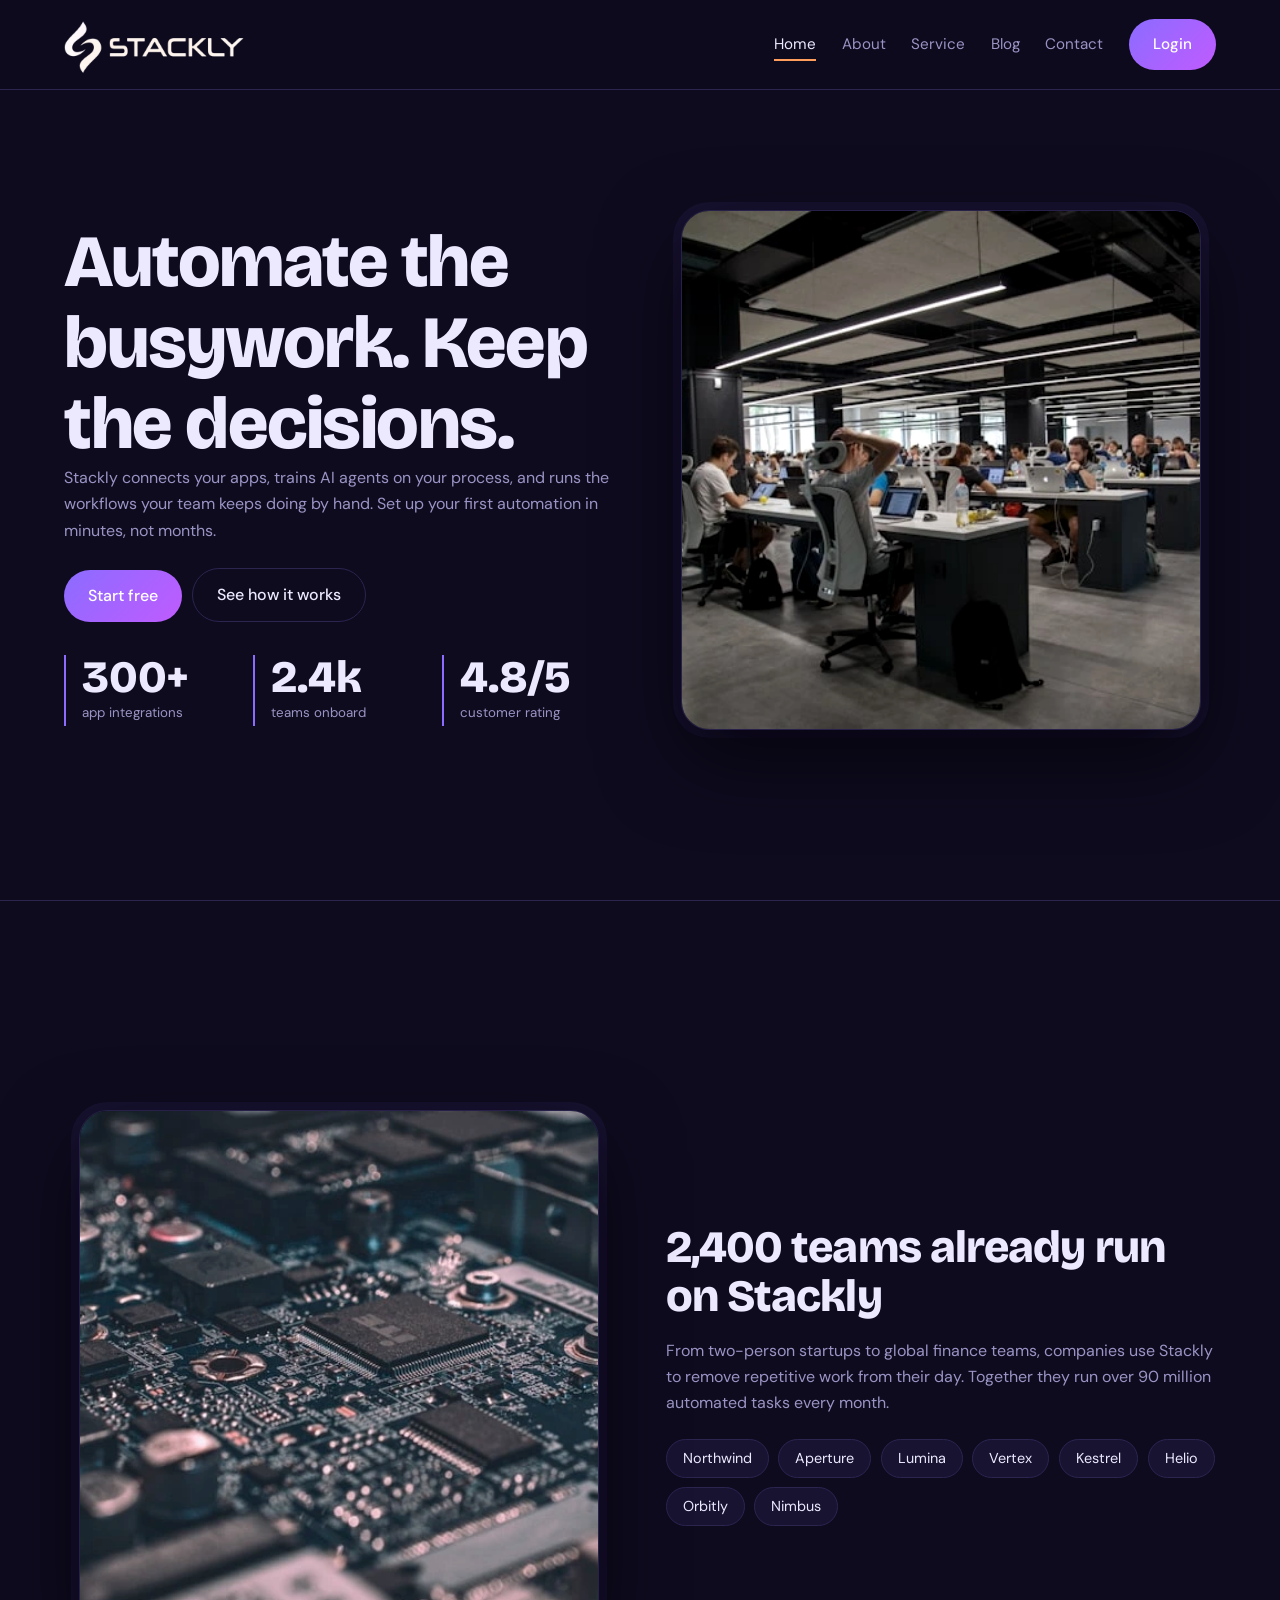
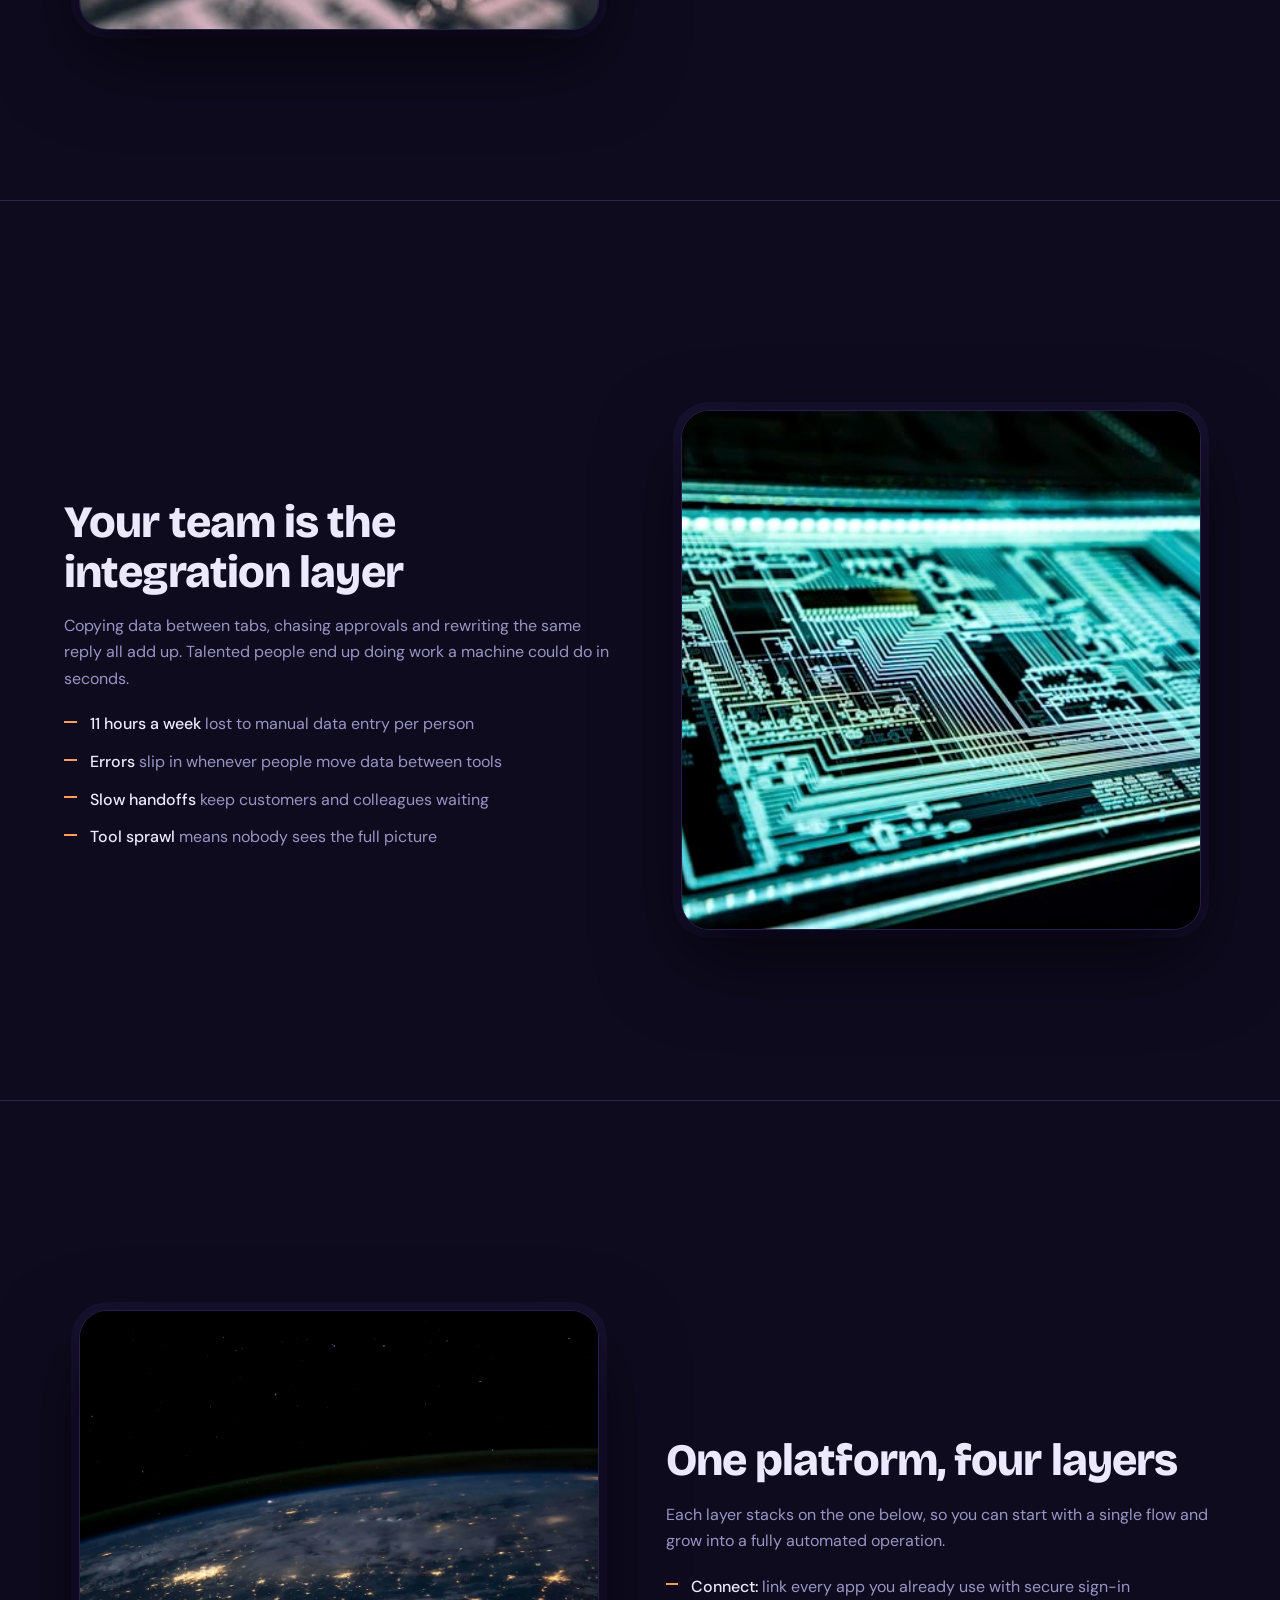
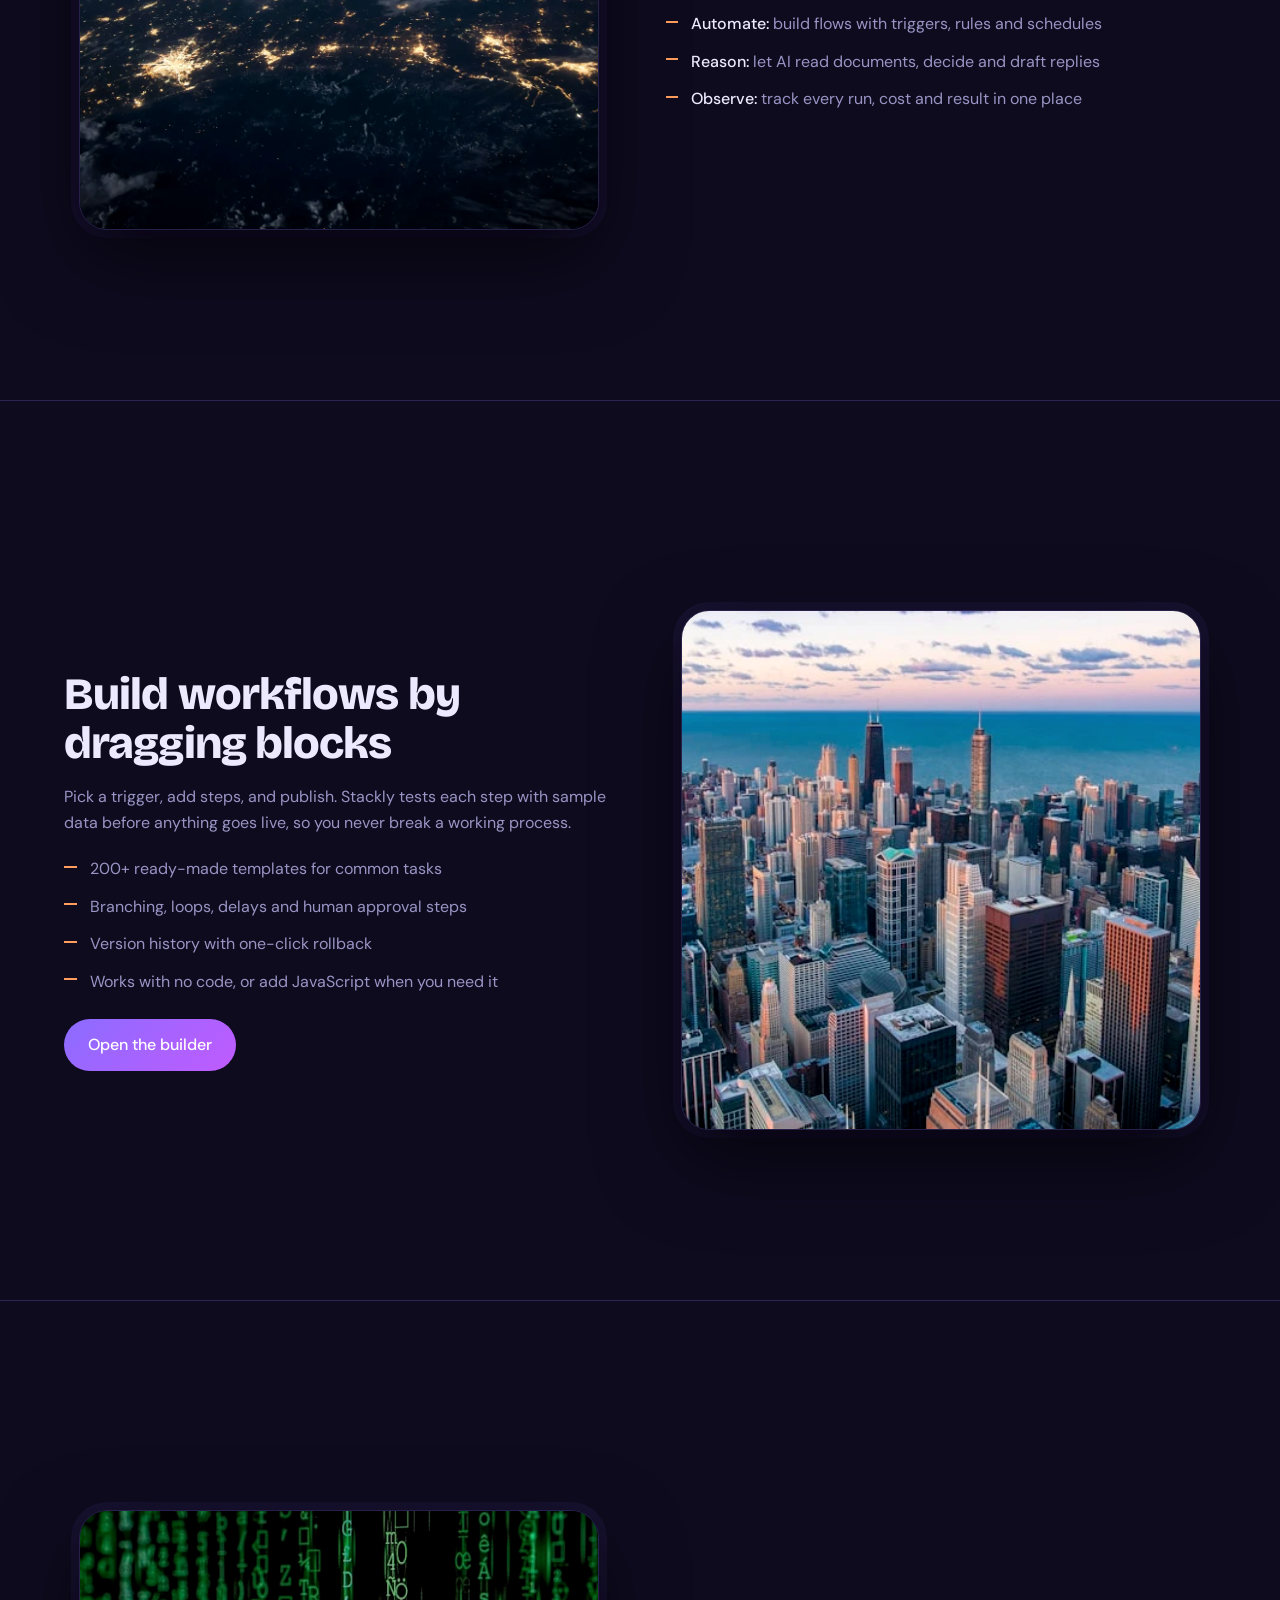
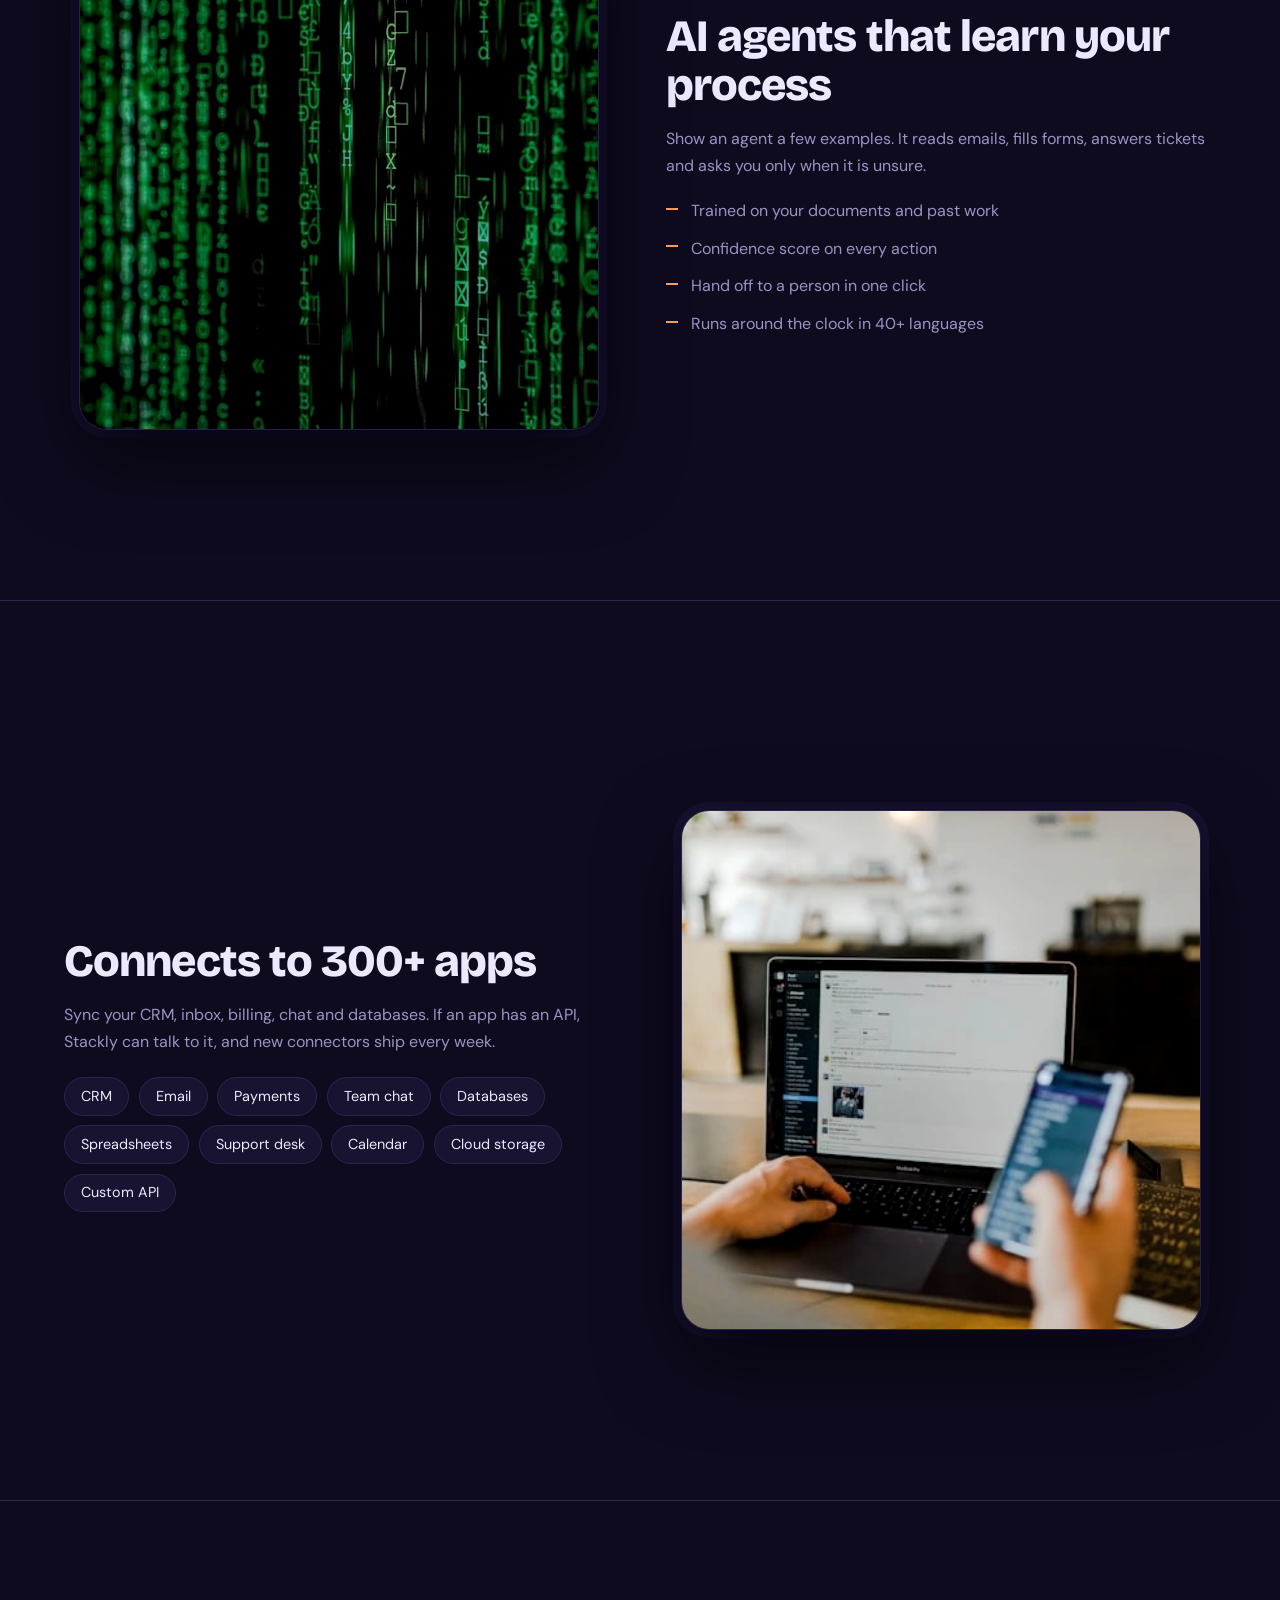
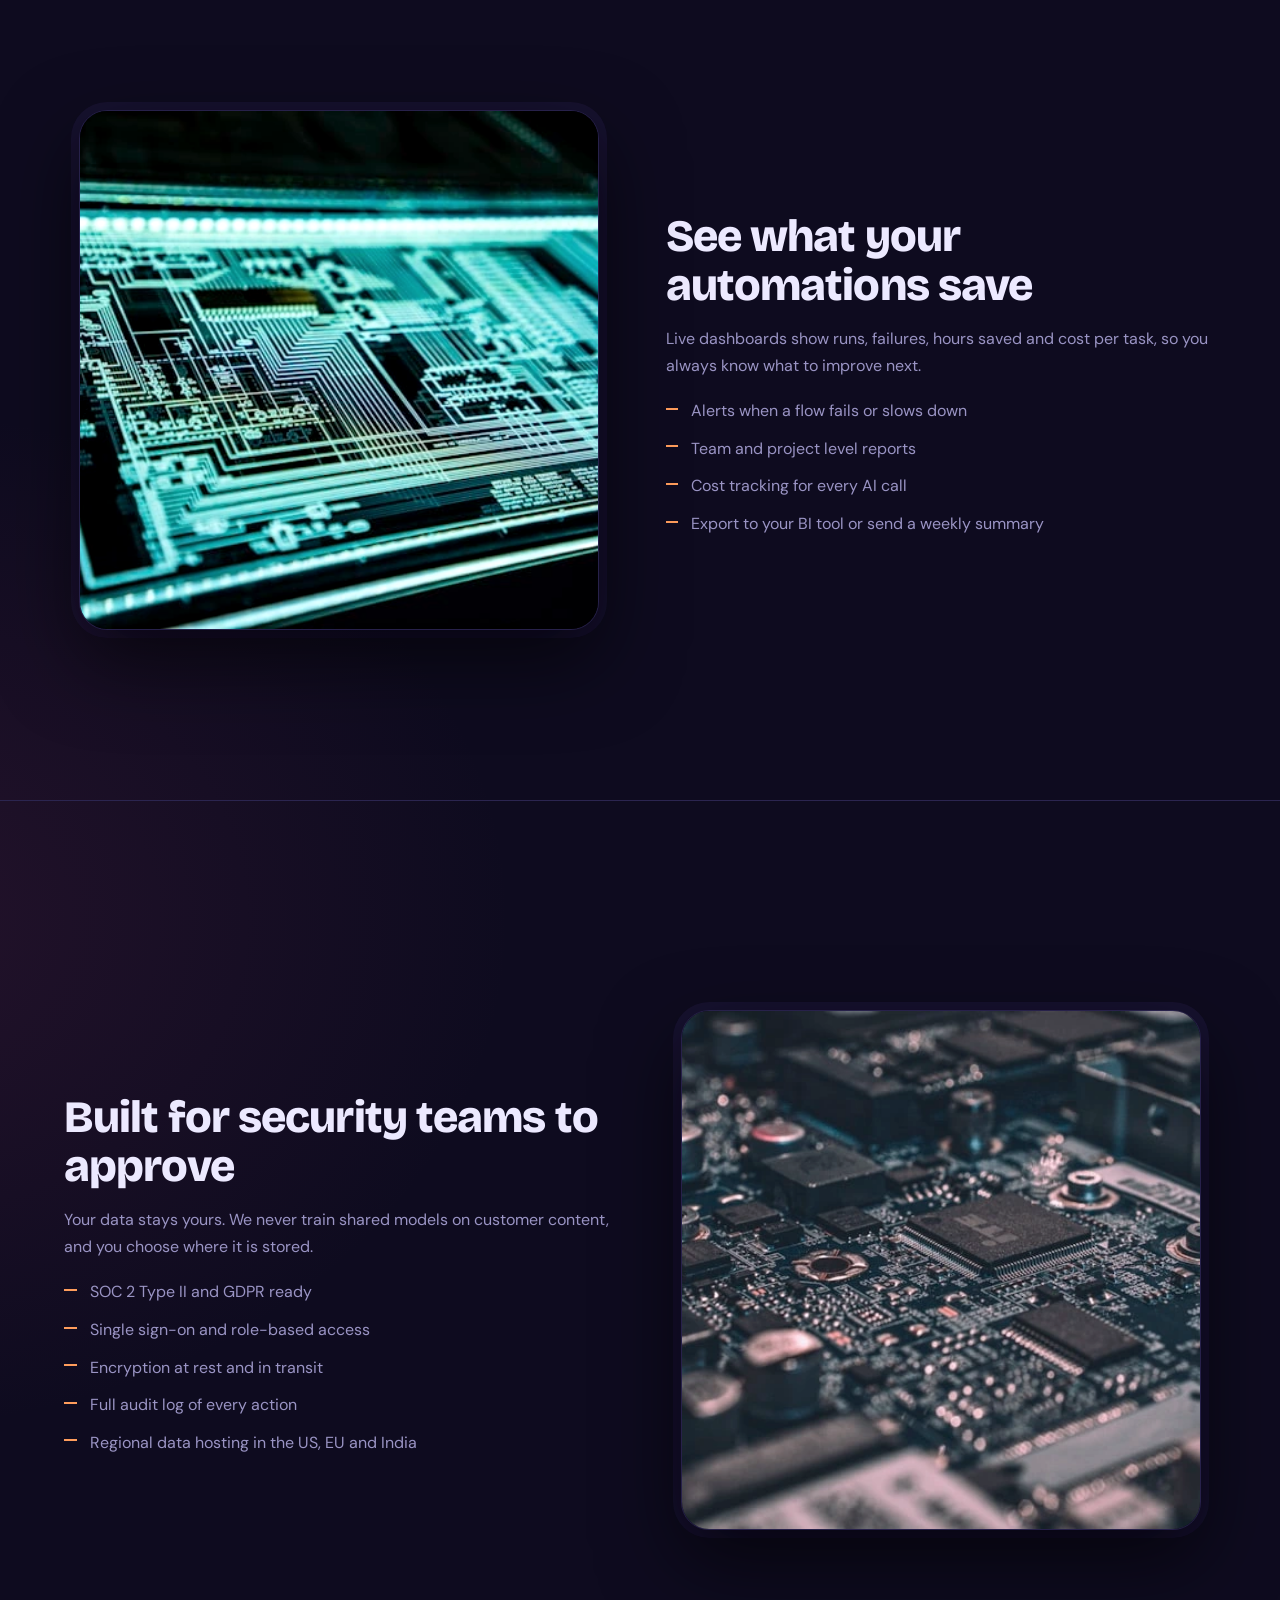
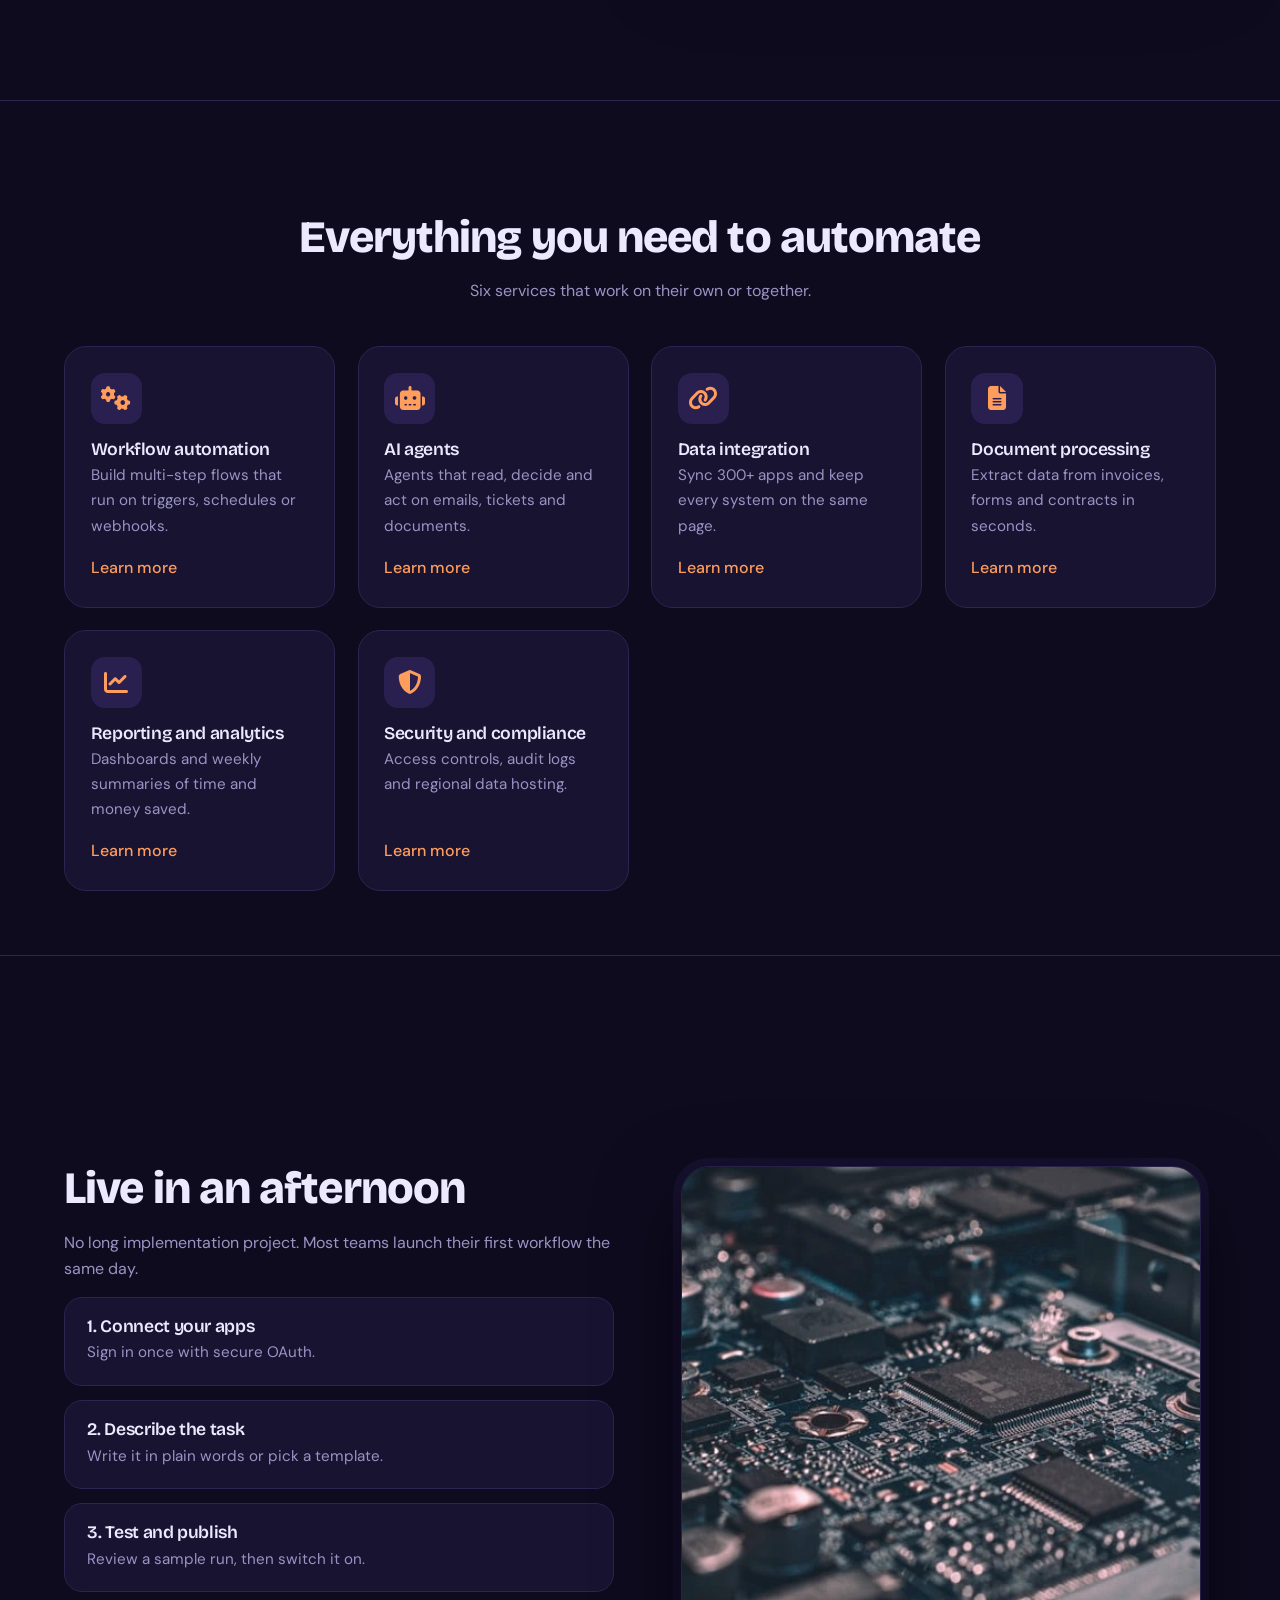
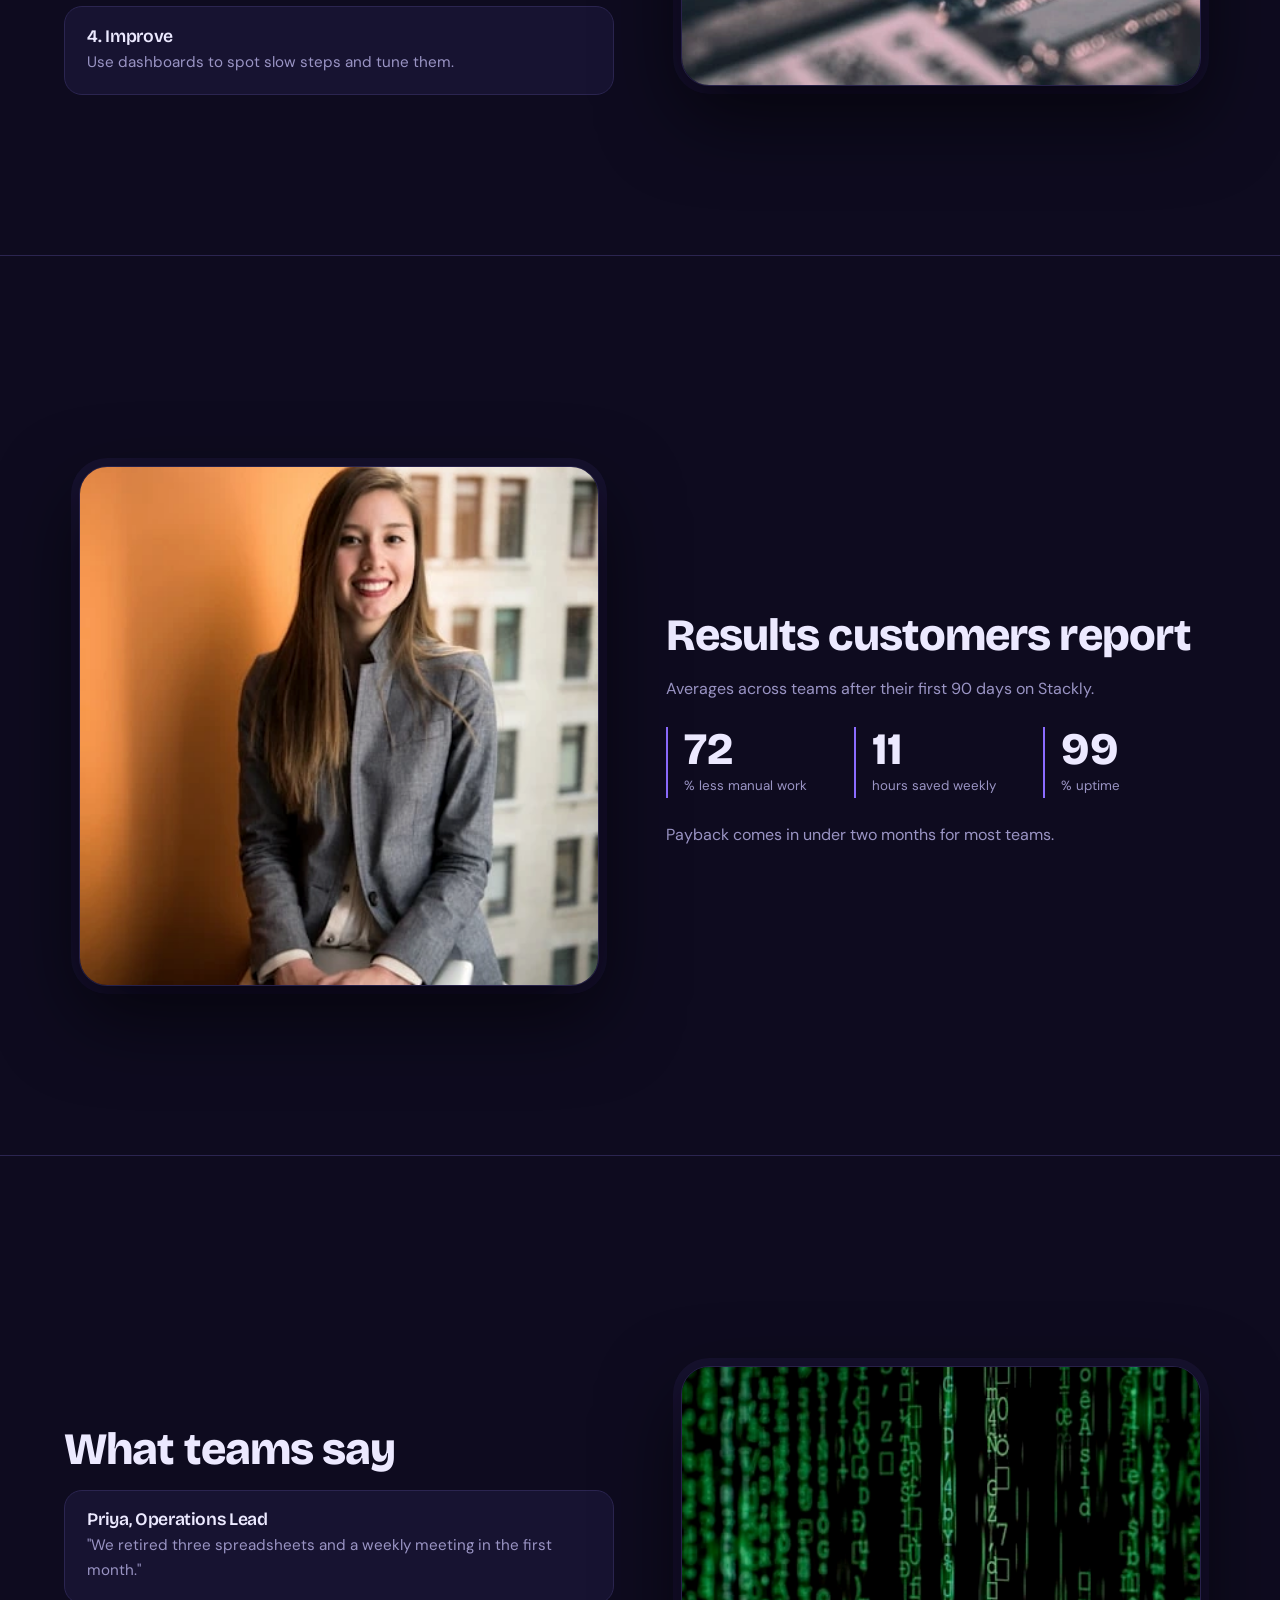
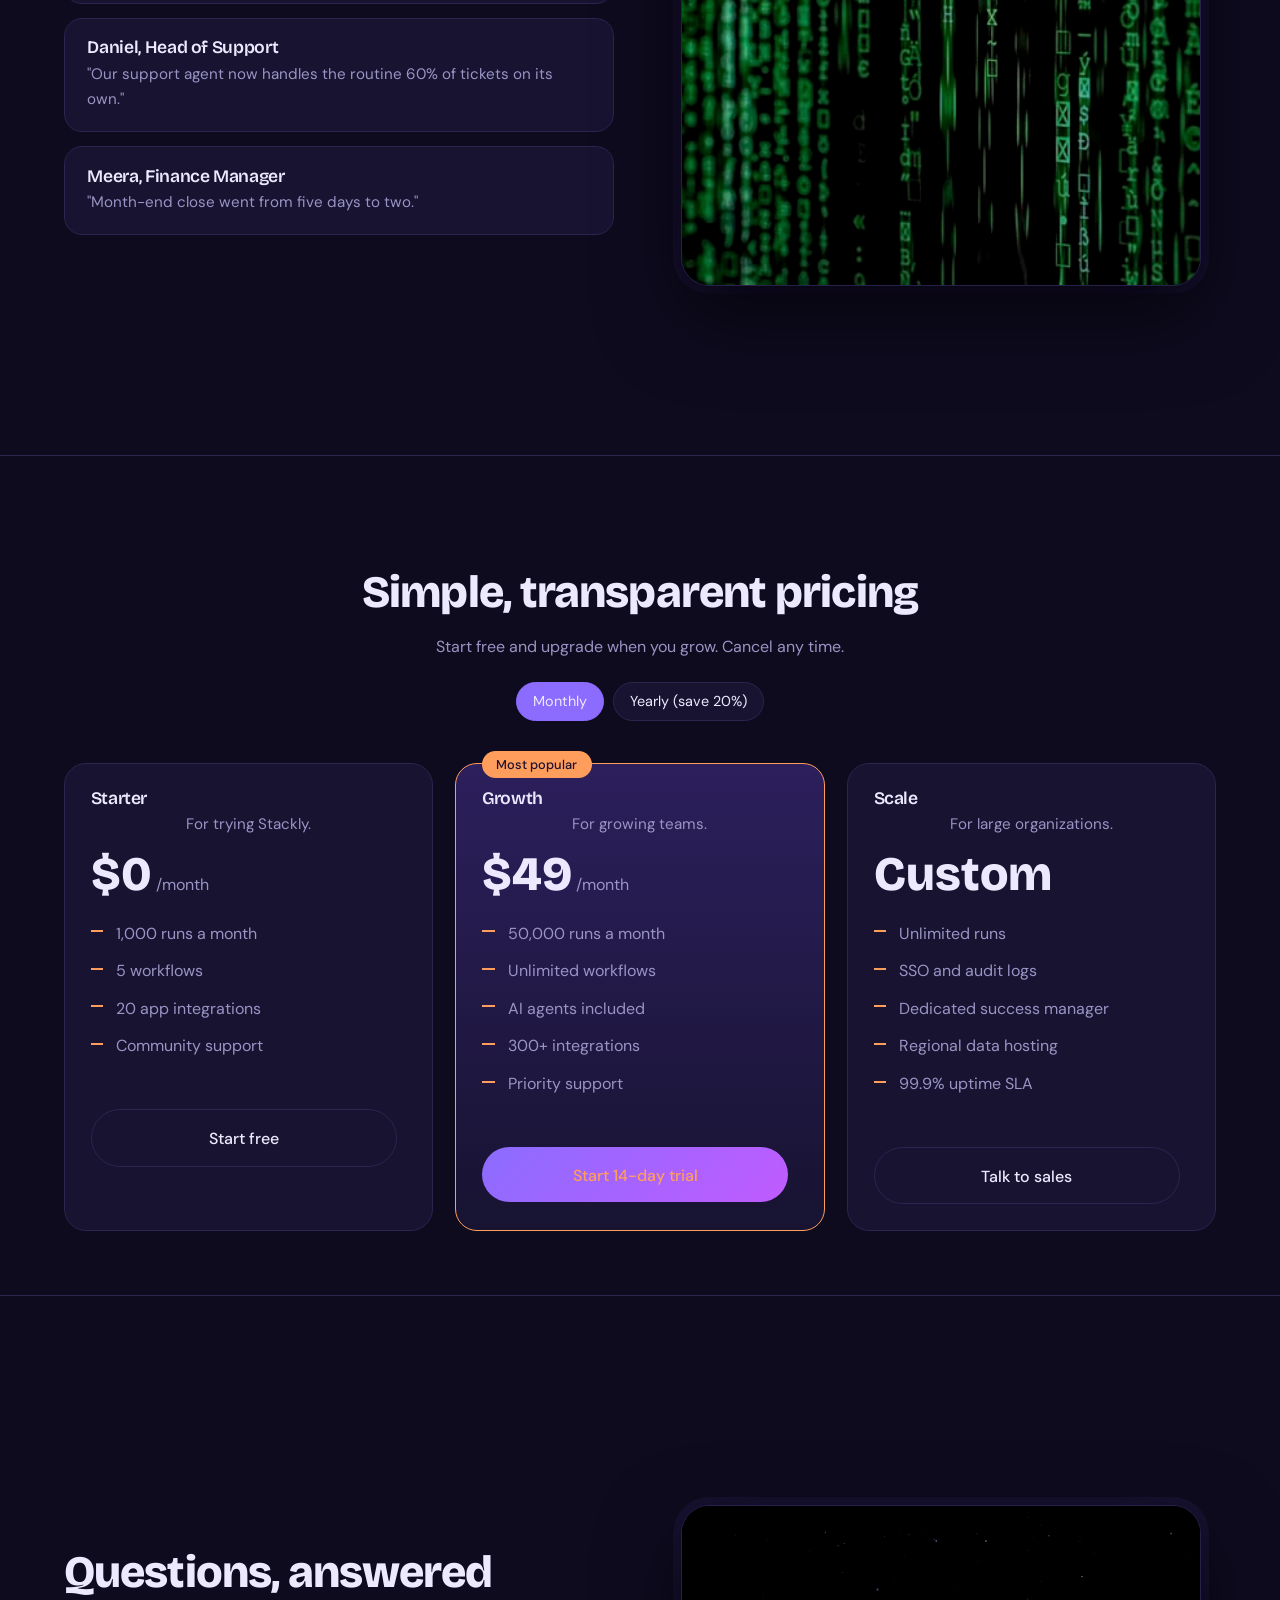
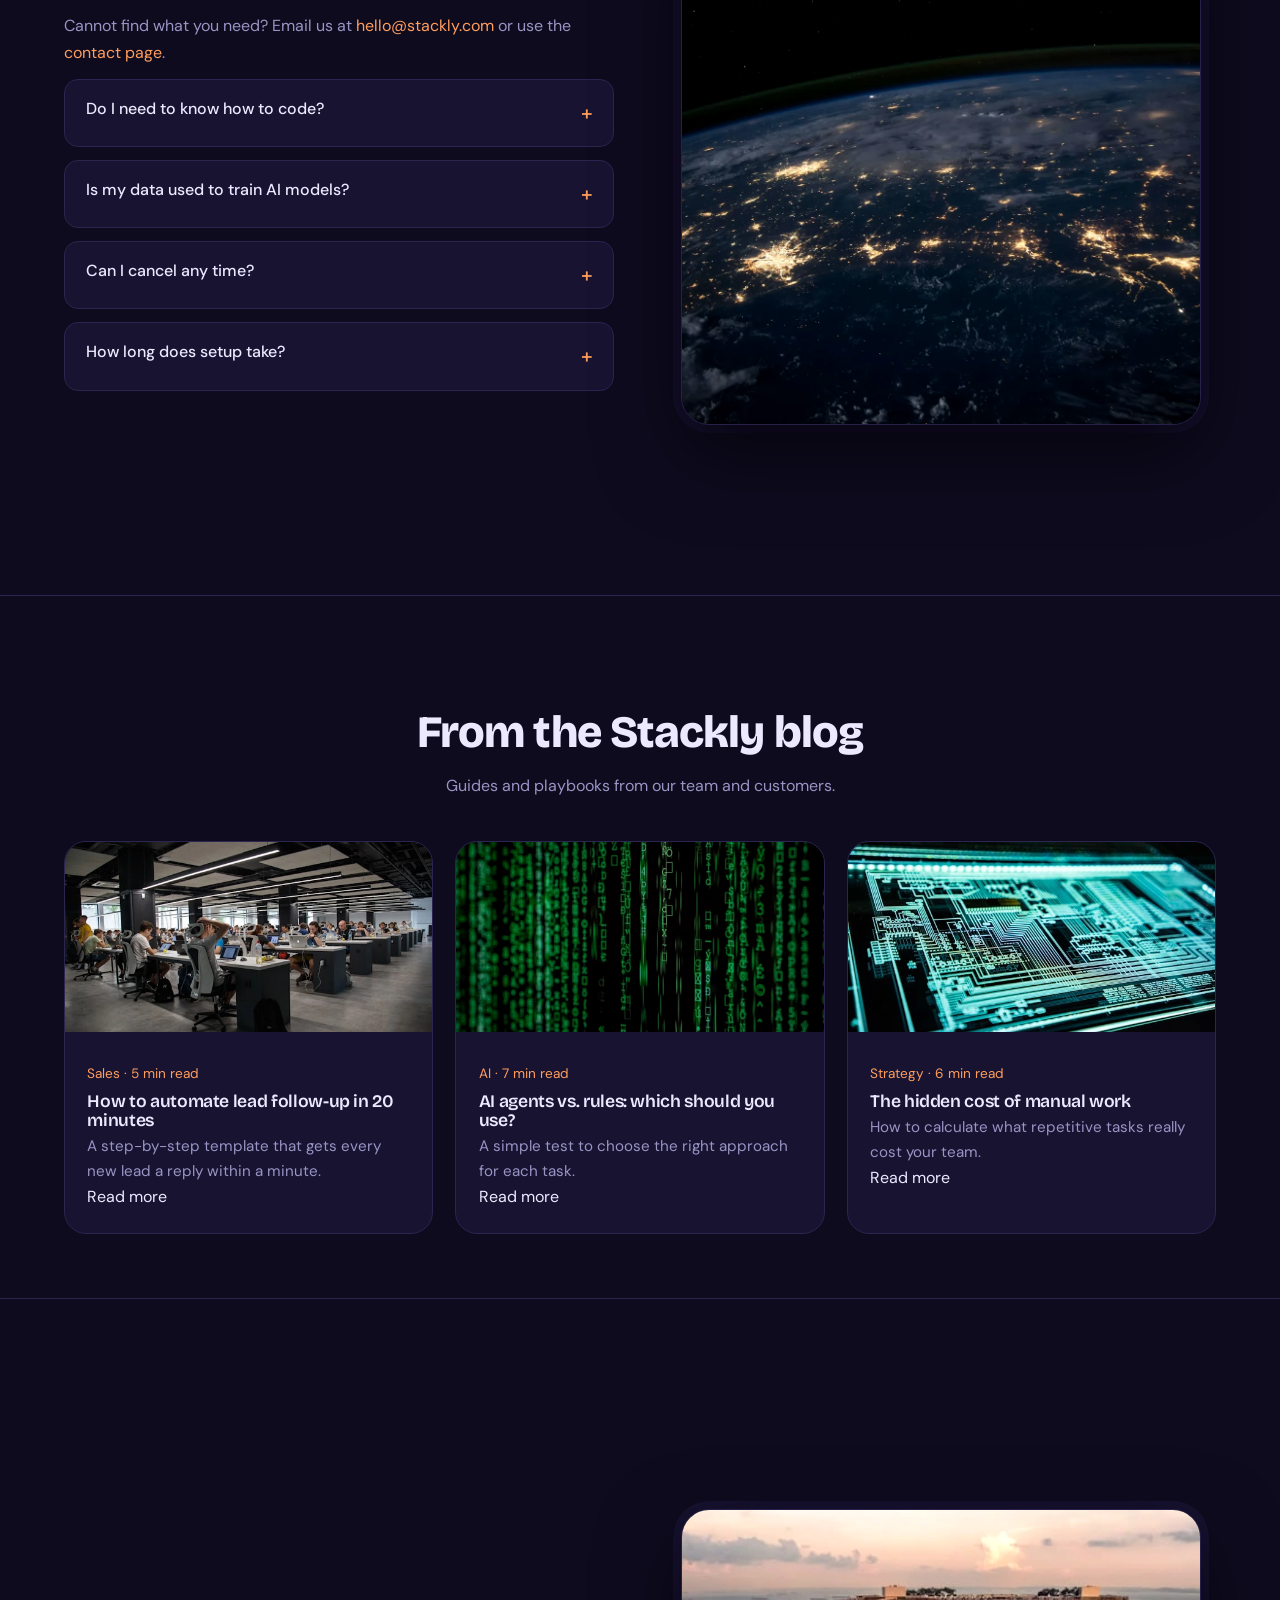
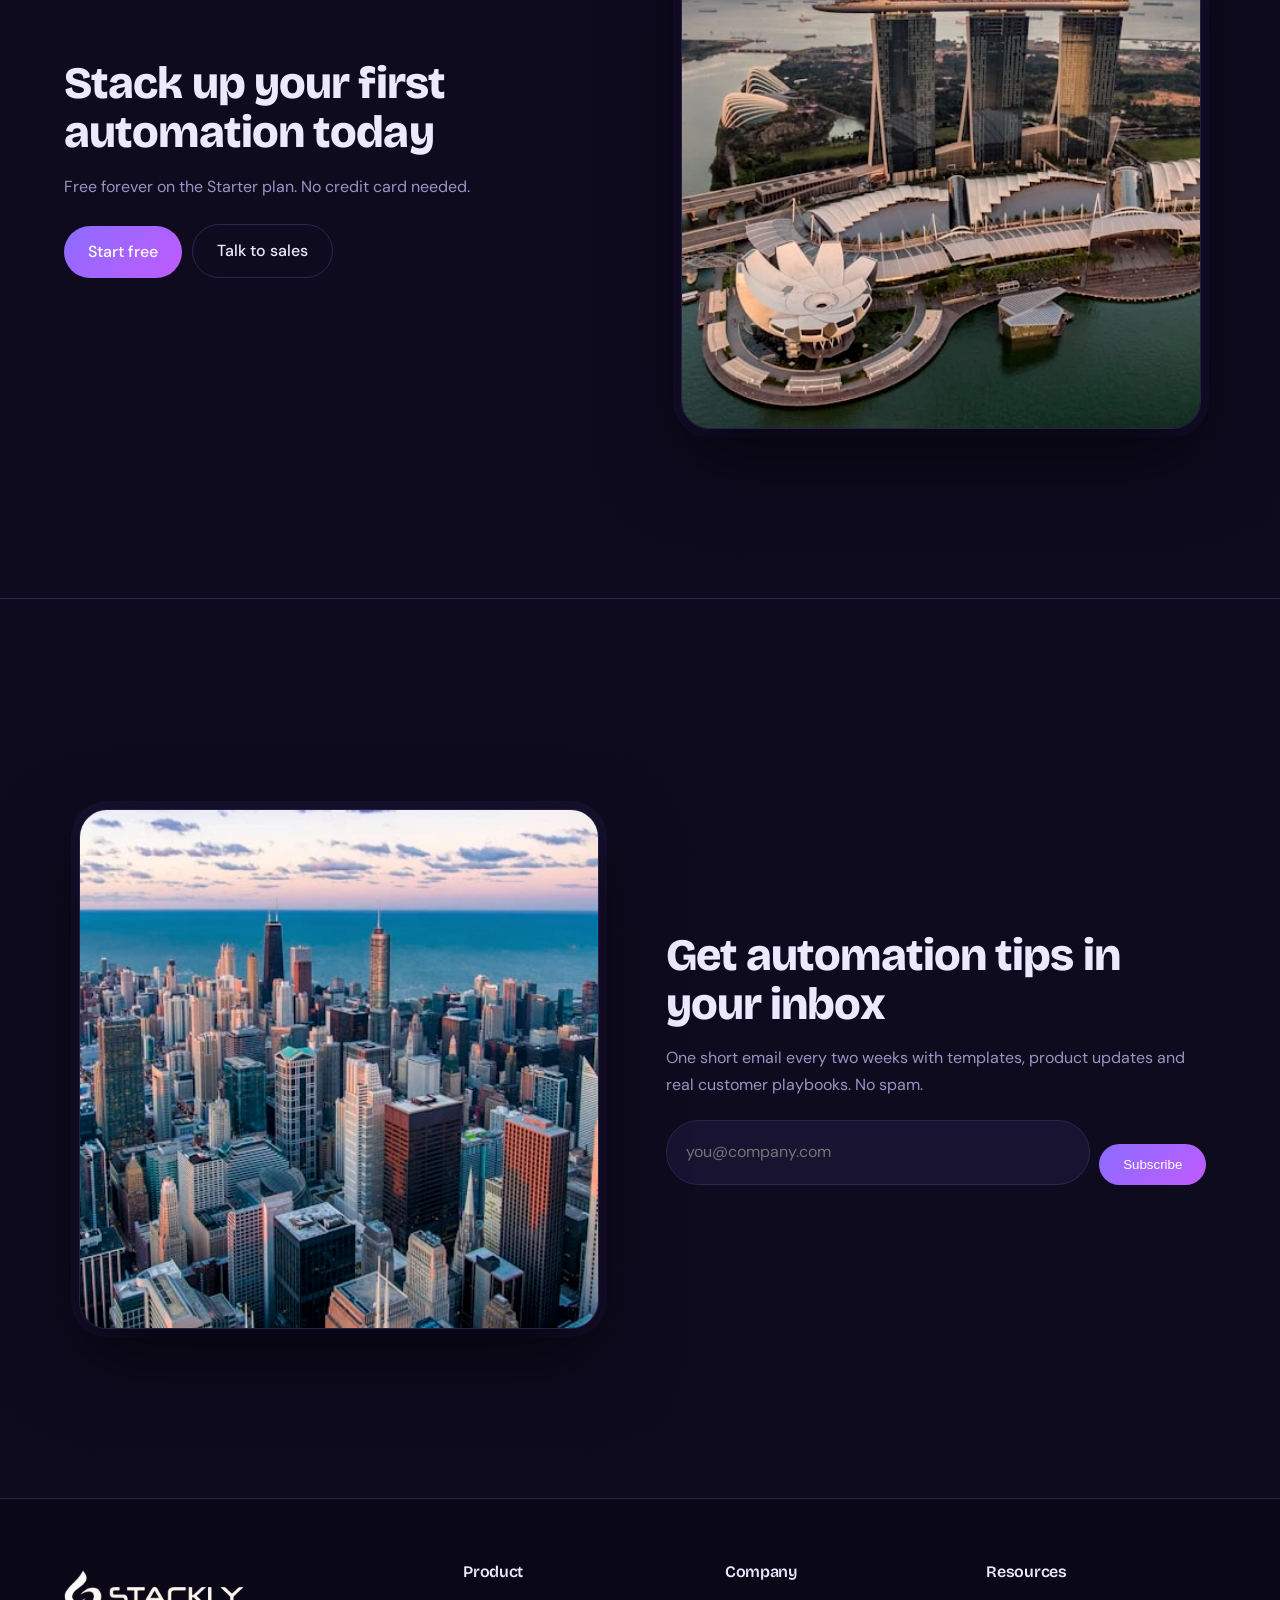
==== index.html @ 1bbfbec2 "completed" ====
<!DOCTYPE html>
<html lang="en">

<head>
    <meta charset="UTF-8">
    <meta name="viewport" content="width=device-width, initial-scale=1">
    <title>Stackly | AI & Automation Platform</title>
    <meta name="description"
        content="Stackly connects your apps, trains AI agents on your process and runs the workflows your team keeps doing by hand.">
    <link rel="preconnect" href="https://fonts.googleapis.com">
    <link rel="preconnect" href="https://fonts.gstatic.com" crossorigin>
    <link
        href="https://fonts.googleapis.com/css2?family=Bricolage+Grotesque:wght@600;800&family=DM+Sans:wght@400;500&display=swap"
        rel="stylesheet">
    <link rel="stylesheet" href="https://cdnjs.cloudflare.com/ajax/libs/font-awesome/6.5.2/css/all.min.css"
        crossorigin="anonymous" referrerpolicy="no-referrer">
    <link rel="stylesheet" href="./index.css">
    <script src="./index.js" defer></script>
</head>

<body>
    <a class="skip" href="#main">Skip to content</a>
    <div id="pg"></div>
    <header>
        <a class="logo" href="./index.html" style="display:flex;padding:0"><img src="./logo/Untitled design-compressed (1).webp" alt=""></a>
        <button id="mb" aria-label="Menu" aria-expanded="false" aria-controls="nav"><i
                class="fa-solid fa-bars"></i></button>
        <nav id="nav"><a class="act" aria-current="page" href="./index.html">Home</a><a href="./about.html">About</a><a
                href="./service.html">Service</a><a href="./blog.html">Blog</a><a href="./contact.html">Contact</a><a
                class="btn" href="./login.html">Login</a></nav>
    </header>

    <main id="main">
        <section class="s hero" id="home">
            <div class="tx">
                <h1>Automate the busywork. Keep the decisions.</h1>
                <p>Stackly connects your apps, trains AI agents on your process, and runs the workflows your team keeps
                    doing by hand. Set up your first automation in minutes, not months.</p><a class="btn"
                    href="./signup.html">Start free</a><a class="btn o" href="#how">See how it works</a>
                <div class="big">
                    <div><strong>300+</strong><small>app integrations</small></div>
                    <div><strong>2.4k</strong><small>teams onboard</small></div>
                    <div><strong>4.8/5</strong><small>customer rating</small></div>
                </div>
            </div>
            <div class="art"><img src="./images4/image8-compressed.webp" alt="AI technology" width="800" height="800" loading="eager"></div>
        </section>
        <section class="s rv" id="trust">
            <div class="tx">
                <h2>2,400 teams already run on Stackly</h2>
                <p>From two-person startups to global finance teams, companies use Stackly to remove repetitive work
                    from their day. Together they run over 90 million automated tasks every month.</p>
                <div class="chips">
                    <span>Northwind</span><span>Aperture</span><span>Lumina</span><span>Vertex</span><span>Kestrel</span><span>Helio</span><span>Orbitly</span><span>Nimbus</span>
                </div>
            </div>
            <div class="art"><img src="./images4/image10-compressed.webp" alt="Business team meeting" width="800" height="800" loading="lazy"></div>
        </section>
        <section class="s rv" id="problem">
            <div class="tx">
                <h2>Your team is the integration layer</h2>
                <p>Copying data between tabs, chasing approvals and rewriting the same reply all add up. Talented people
                    end up doing work a machine could do in seconds.</p>
                <ul class="l">
                    <li><b>11 hours a week</b> lost to manual data entry per person</li>
                    <li><b>Errors</b> slip in whenever people move data between tools</li>
                    <li><b>Slow handoffs</b> keep customers and colleagues waiting</li>
                    <li><b>Tool sprawl</b> means nobody sees the full picture</li>
                </ul>
            </div>
            <div class="art"><img src="./images4/image7-compressed.webp" alt="Overloaded office worker" width="800" height="800" loading="lazy"></div>
        </section>
        <section class="s rv" id="platform">
            <div class="tx">
                <h2>One platform, four layers</h2>
                <p>Each layer stacks on the one below, so you can start with a single flow and grow into a fully
                    automated operation.</p>
                <ul class="l">
                    <li><b>Connect:</b> link every app you already use with secure sign-in</li>
                    <li><b>Automate:</b> build flows with triggers, rules and schedules</li>
                    <li><b>Reason:</b> let AI read documents, decide and draft replies</li>
                    <li><b>Observe:</b> track every run, cost and result in one place</li>
                </ul>
            </div>
            <div class="art"><img src="./images/image14-compressed.webp" alt="Data center servers" width="800" height="800" loading="lazy"></div>
        </section>
        <section class="s rv" id="builder">
            <div class="tx">
                <h2>Build workflows by dragging blocks</h2>
                <p>Pick a trigger, add steps, and publish. Stackly tests each step with sample data before anything goes
                    live, so you never break a working process.</p>
                <ul class="l">
                    <li>200+ ready-made templates for common tasks</li>
                    <li>Branching, loops, delays and human approval steps</li>
                    <li>Version history with one-click rollback</li>
                    <li>Works with no code, or add JavaScript when you need it</li>
                </ul><a class="btn" href="./signup.html">Open the builder</a>
            </div>
            <div class="art"><img src="./image3/image3-compressed.webp" alt="Developer building workflows" width="800" height="800" loading="lazy"></div>
        </section>
        <section class="s rv" id="agents">
            <div class="tx">
                <h2>AI agents that learn your process</h2>
                <p>Show an agent a few examples. It reads emails, fills forms, answers tickets and asks you only when it
                    is unsure.</p>
                <ul class="l">
                    <li>Trained on your documents and past work</li>
                    <li>Confidence score on every action</li>
                    <li>Hand off to a person in one click</li>
                    <li>Runs around the clock in 40+ languages</li>
                </ul>
            </div>
            <div class="art"><img src="./images/image6-compressed.webp" alt="AI robot assistant" width="800" height="800" loading="lazy"></div>
        </section>
        <section class="s rv" id="integrations">
            <div class="tx">
                <h2>Connects to 300+ apps</h2>
                <p>Sync your CRM, inbox, billing, chat and databases. If an app has an API, Stackly can talk to it, and
                    new connectors ship every week.</p>
                <div class="chips"><span>CRM</span><span>Email</span><span>Payments</span><span>Team
                        chat</span><span>Databases</span><span>Spreadsheets</span><span>Support
                        desk</span><span>Calendar</span><span>Cloud storage</span><span>Custom API</span></div>
            </div>
            <div class="art"><img src="./images4/image4-compressed.webp" alt="Connected network" width="800" height="800" loading="lazy"></div>
        </section>
        <section class="s rv" id="analytics">
            <div class="tx">
                <h2>See what your automations save</h2>
                <p>Live dashboards show runs, failures, hours saved and cost per task, so you always know what to
                    improve next.</p>
                <ul class="l">
                    <li>Alerts when a flow fails or slows down</li>
                    <li>Team and project level reports</li>
                    <li>Cost tracking for every AI call</li>
                    <li>Export to your BI tool or send a weekly summary</li>
                </ul>
            </div>
            <div class="art"><img src="./images4/image7-compressed.webp" alt="Analytics dashboard" width="800" height="800" loading="lazy"></div>
        </section>
        <section class="s rv" id="security">
            <div class="tx">
                <h2>Built for security teams to approve</h2>
                <p>Your data stays yours. We never train shared models on customer content, and you choose where it is
                    stored.</p>
                <ul class="l">
                    <li>SOC 2 Type II and GDPR ready</li>
                    <li>Single sign-on and role-based access</li>
                    <li>Encryption at rest and in transit</li>
                    <li>Full audit log of every action</li>
                    <li>Regional data hosting in the US, EU and India</li>
                </ul>
            </div>
            <div class="art"><img src="./images4/image10-compressed.webp" alt="Cyber security" width="800" height="800" loading="lazy"></div>
        </section>
        <section class="s wide rv" id="services">
            <div class="tx">
                <h2>Everything you need to automate</h2>
                <p>Six services that work on their own or together.</p>
                <div class="grid">
                    <div class="gc">
                        <div class="ic" aria-hidden="true"><i class="fa-solid fa-gears"></i></div>
                        <h3>Workflow automation</h3>
                        <p>Build multi-step flows that run on triggers, schedules or webhooks.</p><a
                            href="./service.html">Learn more</a>
                    </div>
                    <div class="gc">
                        <div class="ic" aria-hidden="true"><i class="fa-solid fa-robot"></i></div>
                        <h3>AI agents</h3>
                        <p>Agents that read, decide and act on emails, tickets and documents.</p><a
                            href="./service.html">Learn more</a>
                    </div>
                    <div class="gc">
                        <div class="ic" aria-hidden="true"><i class="fa-solid fa-link"></i></div>
                        <h3>Data integration</h3>
                        <p>Sync 300+ apps and keep every system on the same page.</p><a href="./service.html">Learn
                            more</a>
                    </div>
                    <div class="gc">
                        <div class="ic" aria-hidden="true"><i class="fa-solid fa-file-lines"></i></div>
                        <h3>Document processing</h3>
                        <p>Extract data from invoices, forms and contracts in seconds.</p><a href="./service.html">Learn
                            more</a>
                    </div>
                    <div class="gc">
                        <div class="ic" aria-hidden="true"><i class="fa-solid fa-chart-line"></i></div>
                        <h3>Reporting and analytics</h3>
                        <p>Dashboards and weekly summaries of time and money saved.</p><a href="./service.html">Learn
                            more</a>
                    </div>
                    <div class="gc">
                        <div class="ic" aria-hidden="true"><i class="fa-solid fa-shield-halved"></i></div>
                        <h3>Security and compliance</h3>
                        <p>Access controls, audit logs and regional data hosting.</p><a href="./service.html">Learn
                            more</a>
                    </div>
                </div>
            </div>
        </section>
        <section class="s rv" id="how">
            <div class="tx">
                <h2>Live in an afternoon</h2>
                <p>No long implementation project. Most teams launch their first workflow the same day.</p>
                <div class="card">
                    <h3>1. Connect your apps</h3>
                    <p>Sign in once with secure OAuth.</p>
                </div>
                <div class="card">
                    <h3>2. Describe the task</h3>
                    <p>Write it in plain words or pick a template.</p>
                </div>
                <div class="card">
                    <h3>3. Test and publish</h3>
                    <p>Review a sample run, then switch it on.</p>
                </div>
                <div class="card">
                    <h3>4. Improve</h3>
                    <p>Use dashboards to spot slow steps and tune them.</p>
                </div>
            </div>
            <div class="art"><img src="./images2/image10-compressed.webp" alt="Planning on whiteboard" width="800" height="800" loading="lazy"></div>
        </section>
        <section class="s rv" id="results">
            <div class="tx">
                <h2>Results customers report</h2>
                <p>Averages across teams after their first 90 days on Stackly.</p>
                <div class="big">
                    <div><strong data-n="72">0</strong><small>% less manual work</small></div>
                    <div><strong data-n="11">0</strong><small>hours saved weekly</small></div>
                    <div><strong data-n="99">0</strong><small>% uptime</small></div>
                </div>
                <p style="margin-top:1.5rem">Payback comes in under two months for most teams.</p>
            </div>
            <div class="art"><img src="./persons/image10-compressed.webp" alt="Team celebrating results" width="800" height="800" loading="lazy"></div>
        </section>
        <section class="s rv" id="voices">
            <div class="tx">
                <h2>What teams say</h2>
                <div class="card">
                    <h3>Priya, Operations Lead</h3>
                    <p>"We retired three spreadsheets and a weekly meeting in the first month."</p>
                </div>
                <div class="card">
                    <h3>Daniel, Head of Support</h3>
                    <p>"Our support agent now handles the routine 60% of tickets on its own."</p>
                </div>
                <div class="card">
                    <h3>Meera, Finance Manager</h3>
                    <p>"Month-end close went from five days to two."</p>
                </div>
            </div>
            <div class="art"><img src="./images4/image9-compressed.webp" alt="Happy customer" width="800" height="800" loading="lazy"></div>
        </section>
        <section class="s wide rv" id="pricing">
            <div class="tx">
                <h2>Simple, transparent pricing</h2>
                <p>Start free and upgrade when you grow. Cancel any time.</p>
                <div class="chips" style="justify-content:center" role="group" aria-label="Billing period"><button
                        type="button" data-b="m" class="on" aria-pressed="true">Monthly</button><button type="button"
                        data-b="y" aria-pressed="false">Yearly (save 20%)</button></div>
                <div class="grid">
                    <div class="gc">
                        <h3>Starter</h3>
                        <p>For trying Stackly.</p>
                        <div class="pv">$0<small> /month</small></div>
                        <ul class="l">
                            <li>1,000 runs a month</li>
                            <li>5 workflows</li>
                            <li>20 app integrations</li>
                            <li>Community support</li>
                        </ul><a class="btn o" href="./signup.html">Start free</a>
                    </div>
                    <div class="gc hot"><span class="bd">Most popular</span>
                        <h3>Growth</h3>
                        <p>For growing teams.</p>
                        <div class="pv"><span id="gp">$49</span><small> /month</small></div>
                        <ul class="l">
                            <li>50,000 runs a month</li>
                            <li>Unlimited workflows</li>
                            <li>AI agents included</li>
                            <li>300+ integrations</li>
                            <li>Priority support</li>
                        </ul><a class="btn" href="./signup.html">Start 14-day trial</a>
                    </div>
                    <div class="gc">
                        <h3>Scale</h3>
                        <p>For large organizations.</p>
                        <div class="pv">Custom</div>
                        <ul class="l">
                            <li>Unlimited runs</li>
                            <li>SSO and audit logs</li>
                            <li>Dedicated success manager</li>
                            <li>Regional data hosting</li>
                            <li>99.9% uptime SLA</li>
                        </ul><a class="btn o" href="./contact.html">Talk to sales</a>
                    </div>
                </div>
            </div>
        </section>
        <section class="s rv" id="faq">
            <div class="tx">
                <h2>Questions, answered</h2>
                <p>Cannot find what you need? Email us at <a href="mailto:hello@stackly.com"
                        style="color:var(--b)">hello@stackly.com</a> or use the <a href="./contact.html"
                        style="color:var(--b)">contact page</a>.</p>
                <details>
                    <summary>Do I need to know how to code?</summary>
                    <p>No. You build with blocks and plain language. Developers can add code steps when they want more
                        control.</p>
                </details>
                <details>
                    <summary>Is my data used to train AI models?</summary>
                    <p>Never. Your content stays in your workspace and is not used to train shared models.</p>
                </details>
                <details>
                    <summary>Can I cancel any time?</summary>
                    <p>Yes. Plans are month to month, and you can export your workflows whenever you like.</p>
                </details>
                <details>
                    <summary>How long does setup take?</summary>
                    <p>Most teams publish their first workflow within a few hours.</p>
                </details>
            </div>
            <div class="art"><img src="./image3/image2-compressed.webp" alt="Customer support" width="800" height="800" loading="lazy"></div>
        </section>
        <section class="s wide rv" id="blog">
            <div class="tx">
                <h2>From the Stackly blog</h2>
                <p>Guides and playbooks from our team and customers.</p>
                <div class="grid">
                    <article class="gc bc">
                        <div class="bi"><img src="./images4/image8-compressed.webp"></div>
                        <div class="bb"><small>Sales · 5 min read</small>
                            <h3>How to automate lead follow-up in 20 minutes</h3>
                            <p>A step-by-step template that gets every new lead a reply within a minute.</p><a
                                href="./blog.html">Read more</a>
                        </div>
                    </article>
                    <article class="gc bc">
                        <div class="bi"><img src="./images/image6-compressed.webp"
                                alt="AI agents vs. rules: which should you use?" loading="lazy"></div>
                        <div class="bb"><small>AI · 7 min read</small>
                            <h3>AI agents vs. rules: which should you use?</h3>
                            <p>A simple test to choose the right approach for each task.</p><a href="./blog.html">Read
                                more</a>
                        </div>
                    </article>
                    <article class="gc bc">
                        <div class="bi"><img src="./images/images4/image7-compressed.webp"
                                alt="The hidden cost of manual work" loading="lazy"></div>
                        <div class="bb"><small>Strategy · 6 min read</small>
                            <h3>The hidden cost of manual work</h3>
                            <p>How to calculate what repetitive tasks really cost your team.</p><a
                                href="./blog.html">Read more</a>
                        </div>
                    </article>
                </div>
            </div>
        </section>
        <section class="s rv" id="cta">
            <div class="tx">
                <h2>Stack up your first automation today</h2>
                <p>Free forever on the Starter plan. No credit card needed.</p><a class="btn" href="./signup.html">Start
                    free</a><a class="btn o" href="./contact.html">Talk to sales</a>
            </div>
            <div class="art"><img src="./image3/image6-compressed.webp" alt="Rocket launch" width="800" height="800" loading="lazy"></div>
        </section>
        <section class="s rv" id="news">
            <div class="tx">
                <h2>Get automation tips in your inbox</h2>
                <p>One short email every two weeks with templates, product updates and real customer playbooks. No spam.
                </p>
                <form class="nl" id="nf"><input type="email" required placeholder="you@company.com"
                        aria-label="Email address"><button class="btn" type="submit">Subscribe</button></form><small
                    id="nm" aria-live="polite"></small>
            </div>
            <div class="art"><img src="./image3/image3-compressed.webp" alt="Email newsletter" width="800" height="800" loading="lazy"></div>
        </section>
    </main>

    <footer>
        <div class="fg">
            <div><a class="logo" href="./index.html" style="display:flex;padding:0"><img src="./logo/Untitled design-compressed (1).webp" alt=""></a>
                <p style="margin-top:.8rem">AI and automation for busy teams. Connect your apps, build workflows and let
                    agents do the rest.</p>
            </div>
            <div>
                <h3>Product</h3><a href="#platform">Platform</a><a href="#builder">Workflow builder</a><a
                    href="#agents">AI agents</a><a href="#pricing">Pricing</a>
            </div>
            <div>
                <h3>Company</h3><a href="./about.html">About</a><a href="./service.html">Service</a><a
                    href="./blog.html">Blog</a><a href="./contact.html">Contact</a>
            </div>
            <div>
                <h3>Resources</h3><a href="#faq">FAQ</a><a href="#integrations">Integrations</a><a href="#how">Getting
                    started</a><a href="#news">Newsletter</a><a href="./signup.html">Sign up</a>
            </div>
        </div>
        <div class="bt"><span>© <span data-y>2026</span> Stackly. All rights reserved.</span><span>Privacy · Terms ·
                Cookies</span></div>
    </footer>
    <a id="top" href="./index.html" aria-label="Back to top"><i class="fa-solid fa-arrow-up"></i></a>
</body>

</html>
---- index.css ----
/* =====================================================================
   Stackly homepage styles (moved out of index.html)
   Same design as before. Changes: Font Awesome icon colour, real
   buttons for the pricing toggle, active nav link, skip link.
   ===================================================================== */
:root {
   --bg: #0e0b1f;
   --sf: #171331;
   --ln: #2b2550;
   --tx: #ece9ff;
   --mu: #9a94c4;
   --a: #8b6cff;
   --b: #ff9d5c
}

* {
   box-sizing: border-box;
   margin: 0;
   padding: 0
}

html {
   scroll-behavior: smooth
}

body {
   background: var(--bg);
   color: var(--tx);
   font: 400 1rem/1.65 'DM Sans', system-ui, sans-serif;
   overflow-x: hidden;
   background-image: radial-gradient(60vw 40vw at 90% -10%, #3a1f7a55, transparent), radial-gradient(50vw 40vw at -10% 45%, #7a2f5a33, transparent)
}

h1,
h2,
h3,
.logo {
   font-family: 'Bricolage Grotesque', system-ui, sans-serif;
   line-height: 1.1;
   letter-spacing: -.02em
}

h1 {
   font-size: clamp(2.4rem, 6vw, 4.6rem);
   font-weight: 800
}

h2 {
   font-size: clamp(1.8rem, 3.6vw, 2.8rem);
   font-weight: 800;
   margin-bottom: 1rem
}

h3 {
   font-size: 1.1rem;
   font-weight: 600;
   margin-bottom: .25rem
}

p {
   color: var(--mu);
   max-width: 56ch
}

a {
   color: inherit;
   text-decoration: none
}

:focus-visible {
   outline: 2px solid var(--b);
   outline-offset: 3px
}

.sr {
   position: absolute;
   width: 1px;
   height: 1px;
   overflow: hidden;
   clip: rect(0 0 0 0);
   white-space: nowrap
}

.skip {
   position: absolute;
   left: 1rem;
   top: -4rem;
   background: var(--a);
   color: #fff;
   padding: .6rem 1rem;
   border-radius: 10px;
   z-index: 40
}

.skip:focus {
   top: 1rem
}

header {
   position: fixed;
   inset: 0 0 auto;
   z-index: 20;
   display: flex;
   align-items: center;
   justify-content: space-between;
   padding: .9rem 5vw;
   background: #0e0b1fcc;
   backdrop-filter: blur(12px);
   border-bottom: 1px solid var(--ln)
}

.logo {
   display: flex;
   align-items: center;
   gap: .5rem;
   width: 180px;
   height: 60px
}

.logo img {
   width: 100%;
   height: 60px;
   object-fit: cover
}

nav {
   display: flex;
   gap: 1.6rem;
   align-items: center;
   font-size: .95rem;
   color: var(--mu)
}

nav a:hover {
   color: var(--tx)
}

.btn {
   display: inline-block;
   padding: .8rem 1.5rem;
   border-radius: 999px;
   background: linear-gradient(135deg, var(--a), #c05bff);
   color: #fff;
   font-weight: 500;
   border: 0;
   cursor: pointer;
   transition: transform .25s, box-shadow .25s
}

.btn:hover {
   transform: translateY(-3px);
   box-shadow: 0 10px 30px #8b6cff55
}

.btn.o {
   background: none;
   border: 1px solid var(--ln);
   color: var(--tx)
}

#mb {
   display: none;
   background: none;
   border: 1px solid var(--ln);
   color: var(--tx);
   border-radius: 8px;
   padding: .4rem .7rem;
   font-size: 1.2rem;
   cursor: pointer
}

.s {
   min-height: 100vh;
   display: grid;
   grid-template-columns: 1fr 1fr;
   gap: 4vw;
   align-items: center;
   padding: 7rem 5vw 4rem;
   max-width: 1300px;
   margin: auto
}

.s:nth-of-type(even) .art {
   order: -1
}

.s+.s {
   border-top: 1px solid var(--ln)
}

.art {
   position: relative;
   aspect-ratio: 1;
   max-width: 520px;
   width: 100%;
   margin: auto
}

.art:before {
   content: "";
   position: absolute;
   inset: 8%;
   border-radius: 50%;
   background: radial-gradient(circle, var(--g, #8b6cff44), transparent 70%);
   filter: blur(30px)
}

.art svg {
   position: relative;
   width: 100%;
   height: 100%;
   overflow: visible
}

.art img {
   position: relative;
   width: 100%;
   height: 100%;
   object-fit: cover;
   border-radius: 28px;
   border: 1px solid var(--ln);
   box-shadow: 0 30px 80px #0009, 0 0 0 8px #8b6cff14;
   filter: saturate(.9) contrast(1.05);
   animation: fl 6s ease-in-out infinite alternate;
   transition: transform .5s
}

.art img:hover {
   transform: scale(1.03) rotate(-1deg)
}

.s.wide {
   display: block;
   text-align: center;
   min-height: auto
}

.wide .tx p {
   margin: 0 auto
}

.grid {
   display: grid;
   grid-template-columns: repeat(auto-fit, minmax(min(270px, 100%), 1fr));
   gap: 1.4rem;
   margin-top: 2.6rem;
   text-align: left
}

.gc {
   background: var(--sf);
   border: 1px solid var(--ln);
   border-radius: 22px;
   padding: 1.6rem;
   display: flex;
   flex-direction: column;
   position: relative;
   transition: transform .35s, border-color .35s, box-shadow .35s
}

.gc:hover {
   transform: translateY(-8px);
   border-color: var(--a);
   box-shadow: 0 20px 50px #8b6cff22
}

.gc p {
   font-size: .95rem
}

.ic {
   font-size: 1.5rem;
   width: 3.2rem;
   height: 3.2rem;
   display: grid;
   place-items: center;
   border-radius: 14px;
   background: #8b6cff26;
   color: var(--b);
   margin-bottom: 1rem
}

.gc>a {
   margin-top: auto;
   padding-top: 1rem;
   color: var(--b);
   font-weight: 500
}

.gc.bc {
   padding: 0;
   overflow: hidden
}

.bc img {
   width: 100%;
   height: 190px;
   object-fit: cover;
   transition: transform .5s
}

.bc:hover img {
   transform: scale(1.07)
}

.bc .bi {
   overflow: hidden
}

.bb {
   padding: 1.4rem;
   display: flex;
   flex-direction: column;
   flex: 1
}

.bb small {
   color: var(--b);
   font-size: .85rem;
   margin-bottom: .4rem
}

.pv {
   font: 800 3rem/1 'Bricolage Grotesque', sans-serif;
   margin: .8rem 0 .2rem
}

.pv small {
   font: 400 1rem 'DM Sans', sans-serif;
   color: var(--mu)
}

.gc.hot {
   border-color: var(--b);
   background: linear-gradient(180deg, #2c1f5c, var(--sf))
}

.bd {
   position: absolute;
   top: -13px;
   left: 1.6rem;
   background: var(--b);
   color: #1a1030;
   font-size: .8rem;
   font-weight: 500;
   padding: .2rem .9rem;
   border-radius: 999px
}

.gc ul.l {
   margin: 1.2rem 0 1.6rem
}

.gc .btn {
   text-align: center;
   margin: auto 0 0
}

.ly {
   animation: fl 5s ease-in-out infinite alternate
}

@keyframes fl {
   to {
      transform: translateY(-12px)
   }
}

.rot {
   transform-origin: 150px 0;
   animation: sp 12s linear infinite
}

@keyframes sp {
   to {
      transform: rotate(360deg)
   }
}

.tx .btn {
   margin: 1.5rem .6rem 0 0
}

ul.l {
   list-style: none;
   margin-top: 1.2rem;
   display: grid;
   gap: .7rem
}

ul.l li {
   padding-left: 1.6rem;
   position: relative;
   color: var(--mu)
}

ul.l li:before {
   content: "";
   position: absolute;
   left: 0;
   top: .6em;
   width: .8rem;
   height: 2px;
   background: var(--b)
}

ul.l b {
   color: var(--tx);
   font-weight: 500
}

.chips {
   display: flex;
   flex-wrap: wrap;
   gap: .6rem;
   margin-top: 1.4rem
}

.chips span,
.chips button {
   border: 1px solid var(--ln);
   background: var(--sf);
   color: inherit;
   font: inherit;
   font-size: .9rem;
   border-radius: 999px;
   padding: .4rem 1rem
}

.chips button {
   cursor: pointer
}

.chips button.on {
   background: var(--a);
   border-color: var(--a)
}

.card {
   background: var(--sf);
   border: 1px solid var(--ln);
   border-radius: 18px;
   padding: 1.2rem 1.4rem;
   margin-top: .9rem;
   transition: border-color .3s, transform .3s
}

.card:hover {
   border-color: var(--a);
   transform: translateX(6px)
}

.card.hot {
   border-color: var(--b)
}

.card p {
   font-size: .95rem
}

.big {
   display: grid;
   grid-template-columns: repeat(3, 1fr);
   gap: 1rem;
   margin-top: 1.5rem
}

.big div {
   border-left: 2px solid var(--a);
   padding-left: 1rem
}

.big strong {
   font: 800 clamp(1.8rem, 3.5vw, 2.8rem)/1 'Bricolage Grotesque', sans-serif;
   display: block
}

.big small {
   color: var(--mu)
}

.hero .tx>* {
   animation: up .9s both
}

.hero .tx>*:nth-child(2) {
   animation-delay: .15s
}

.hero .tx>*:nth-child(3) {
   animation-delay: .3s
}

@keyframes up {
   from {
      opacity: 0;
      transform: translateY(30px)
   }
}

.rv {
   opacity: 0;
   transform: translateY(36px);
   transition: opacity .9s, transform .9s
}

.rv.in {
   opacity: 1;
   transform: none
}

footer {
   text-align: center;
   padding: 2rem 5vw 3rem;
   color: var(--mu);
   font-size: .9rem;
   border-top: 1px solid var(--ln)
}

details {
   background: var(--sf);
   border: 1px solid var(--ln);
   border-radius: 14px;
   padding: 1rem 1.3rem;
   margin-top: .8rem
}

summary {
   cursor: pointer;
   font-weight: 500;
   list-style: none;
   display: flex;
   justify-content: space-between;
   gap: 1rem
}

summary:after {
   content: "+";
   color: var(--b);
   font-size: 1.3rem;
   transition: transform .3s
}

details[open] summary:after {
   transform: rotate(45deg)
}

details p {
   margin-top: .7rem;
   font-size: .95rem
}

.nl {
   display: flex;
   gap: .6rem;
   margin-top: 1.4rem;
   flex-wrap: wrap
}

.nl input {
   flex: 1 1 220px;
   padding: .85rem 1.2rem;
   border-radius: 999px;
   border: 1px solid var(--ln);
   background: var(--sf);
   color: var(--tx);
   font: inherit
}

#nm {
   display: block;
   margin-top: .7rem;
   color: var(--b);
   min-height: 1.4em
}

footer {
   text-align: left;
   padding: 4rem 5vw 2rem;
   background: #0a0817
}

.fg {
   max-width: 1300px;
   margin: auto;
   display: grid;
   grid-template-columns: 1.6fr repeat(3, 1fr);
   gap: 2rem;
   padding-bottom: 2.5rem
}

.fg h3 {
   font-size: 1rem;
   color: var(--tx);
   margin-bottom: .8rem
}

.fg a {
   display: block;
   color: var(--mu);
   padding: .2rem 0;
   transition: color .2s, transform .2s
}

.fg a:hover {
   color: var(--tx);
   transform: translateX(4px)
}

.bt {
   border-top: 1px solid var(--ln);
   padding-top: 1.5rem;
   display: flex;
   justify-content: space-between;
   flex-wrap: wrap;
   gap: 1rem;
   max-width: 1300px;
   margin: auto
}

@media(max-width:860px) {
   .fg {
      grid-template-columns: 1fr 1fr
   }

   .fg>div:first-child {
      grid-column: 1/-1
   }
}

#pg {
   position: fixed;
   top: 0;
   left: 0;
   height: 3px;
   width: 0;
   background: linear-gradient(90deg, var(--a), var(--b));
   z-index: 30
}

header {
   transition: padding .3s, box-shadow .3s
}

header.sc {
   padding: .5rem 5vw;
   box-shadow: 0 8px 30px #0008
}

nav a:not(.btn) {
   position: relative
}

nav a:not(.btn):after {
   content: "";
   position: absolute;
   left: 0;
   bottom: -4px;
   height: 2px;
   width: 0;
   background: var(--b);
   transition: width .3s
}

nav a:not(.btn):hover:after {
   width: 100%
}

nav a.act:not(.btn) {
   color: var(--tx)
}

nav a.act:not(.btn):after {
   width: 100%
}

.btn {
   position: relative;
   overflow: hidden
}

.btn:after {
   content: "";
   position: absolute;
   top: 0;
   left: -75%;
   width: 50%;
   height: 100%;
   background: linear-gradient(120deg, transparent, #fff5, transparent);
   transform: skewX(-20deg)
}

.btn:hover:after {
   left: 130%;
   transition: left .7s
}

.btn:active {
   transform: scale(.97)
}

.chips span,
.chips button {
   transition: transform .25s, border-color .25s, color .25s
}

.chips span:hover,
.chips button:hover {
   transform: translateY(-3px);
   border-color: var(--b);
   color: var(--b)
}

ul.l li {
   transition: transform .25s, color .25s
}

ul.l li:hover {
   transform: translateX(6px);
   color: var(--tx)
}

summary:hover {
   color: var(--b)
}

.gc:before,
.card:before {
   content: "";
   position: absolute;
   inset: 0;
   border-radius: inherit;
   background: radial-gradient(280px circle at var(--mx, 50%) var(--my, 50%), #8b6cff33, transparent 60%);
   opacity: 0;
   transition: opacity .3s;
   pointer-events: none
}

.gc:hover:before,
.card:hover:before {
   opacity: 1
}

.card {
   position: relative
}

.rv {
   opacity: 1;
   transform: none
}

.rv .tx>*,
.rv .gc {
   opacity: 0
}

.rv.in .tx>*,
.rv.in .gc {
   opacity: 1;
   animation: up .8s var(--d, 0s) backwards
}

.rv .art {
   opacity: 0;
   transform: translateX(70px) scale(.92);
   transition: opacity 1s .1s, transform 1s .1s cubic-bezier(.2, .8, .2, 1)
}

.rv:nth-of-type(even) .art {
   transform: translateX(-70px) scale(.92)
}

.rv.in .art,
.rv.in:nth-of-type(even) .art {
   opacity: 1;
   transform: none
}

#top {
   position: fixed;
   right: 1.2rem;
   bottom: 1.2rem;
   width: 3rem;
   height: 3rem;
   border-radius: 50%;
   display: grid;
   place-items: center;
   background: var(--a);
   color: #fff;
   font-size: 1.3rem;
   opacity: 0;
   transform: translateY(20px);
   pointer-events: none;
   transition: .3s;
   z-index: 20
}

#top.on {
   opacity: 1;
   transform: none;
   pointer-events: auto
}

#top:hover {
   background: var(--b);
   color: #1a1030
}

@media(max-width:860px) {

   .rv .art,
   .rv:nth-of-type(even) .art {
      transform: translateY(40px) scale(.95)
   }

   .rv.in .art,
   .rv.in:nth-of-type(even) .art {
      transform: none
   }
}

@media(max-width:860px) {
   #mb {
      display: block
   }

   nav {
      position: absolute;
      top: 100%;
      left: 0;
      right: 0;
      flex-direction: column;
      background: var(--bg);
      padding: 1.2rem;
      border-bottom: 1px solid var(--ln);
      display: none
   }

   nav.open {
      display: flex
   }

   .s {
      grid-template-columns: 1fr;
      min-height: auto;
      padding-top: 6.5rem;
      gap: 2rem
   }

   .s:nth-of-type(even) .art {
      order: 0
   }

   .art {
      max-width: 340px
   }

   .big {
      grid-template-columns: 1fr 1fr 1fr;
      gap: .6rem
   }
}

img {
   max-width: 100%
}

h1,
h2,
h3 {
   overflow-wrap: anywhere
}

@media(max-width:860px) {
   .s {
      grid-template-columns: minmax(0, 1fr)
   }

   nav {
      max-height: calc(100vh - 64px);
      max-height: calc(100dvh - 64px);
      overflow-y: auto;
      gap: 1rem
   }
}

@media(max-width:400px) {
   header {
      padding: .7rem 1rem
   }

   .logo {
      font-size: 1.3rem
   }

   .s {
      padding: 5.5rem 1rem 2.5rem;
      gap: 1.5rem
   }

   h1 {
      font-size: 2.1rem
   }

   h2 {
      font-size: 1.65rem
   }

   .big {
      gap: .5rem
   }

   .big div {
      padding-left: .6rem
   }

   .big strong {
      font-size: 1.5rem
   }

   .big small {
      font-size: .8rem;
      display: block;
      line-height: 1.3
   }

   .btn {
      padding: .75rem 1.2rem
   }

   .gc {
      padding: 1.3rem
   }

   .gc.bc {
      padding: 0
   }

   .bb {
      padding: 1.2rem
   }

   .pv {
      font-size: 2.5rem
   }

   .card {
      padding: 1rem 1.1rem
   }

   .nl input,
   .nl .btn {
      flex: 1 1 100%
   }

   .fg {
      grid-template-columns: 1fr;
      gap: 1.5rem
   }

   .bt {
      flex-direction: column;
      text-align: center
   }

   #top {
      width: 2.6rem;
      height: 2.6rem;
      right: .8rem;
      bottom: .8rem
   }
}

@media(prefers-reduced-motion:reduce) {
   * {
      animation: none !important;
      transition: none !important
   }

   .rv .tx>*,
   .rv .gc,
   .rv .art {
      opacity: 1 !important;
      transform: none !important
   }
}
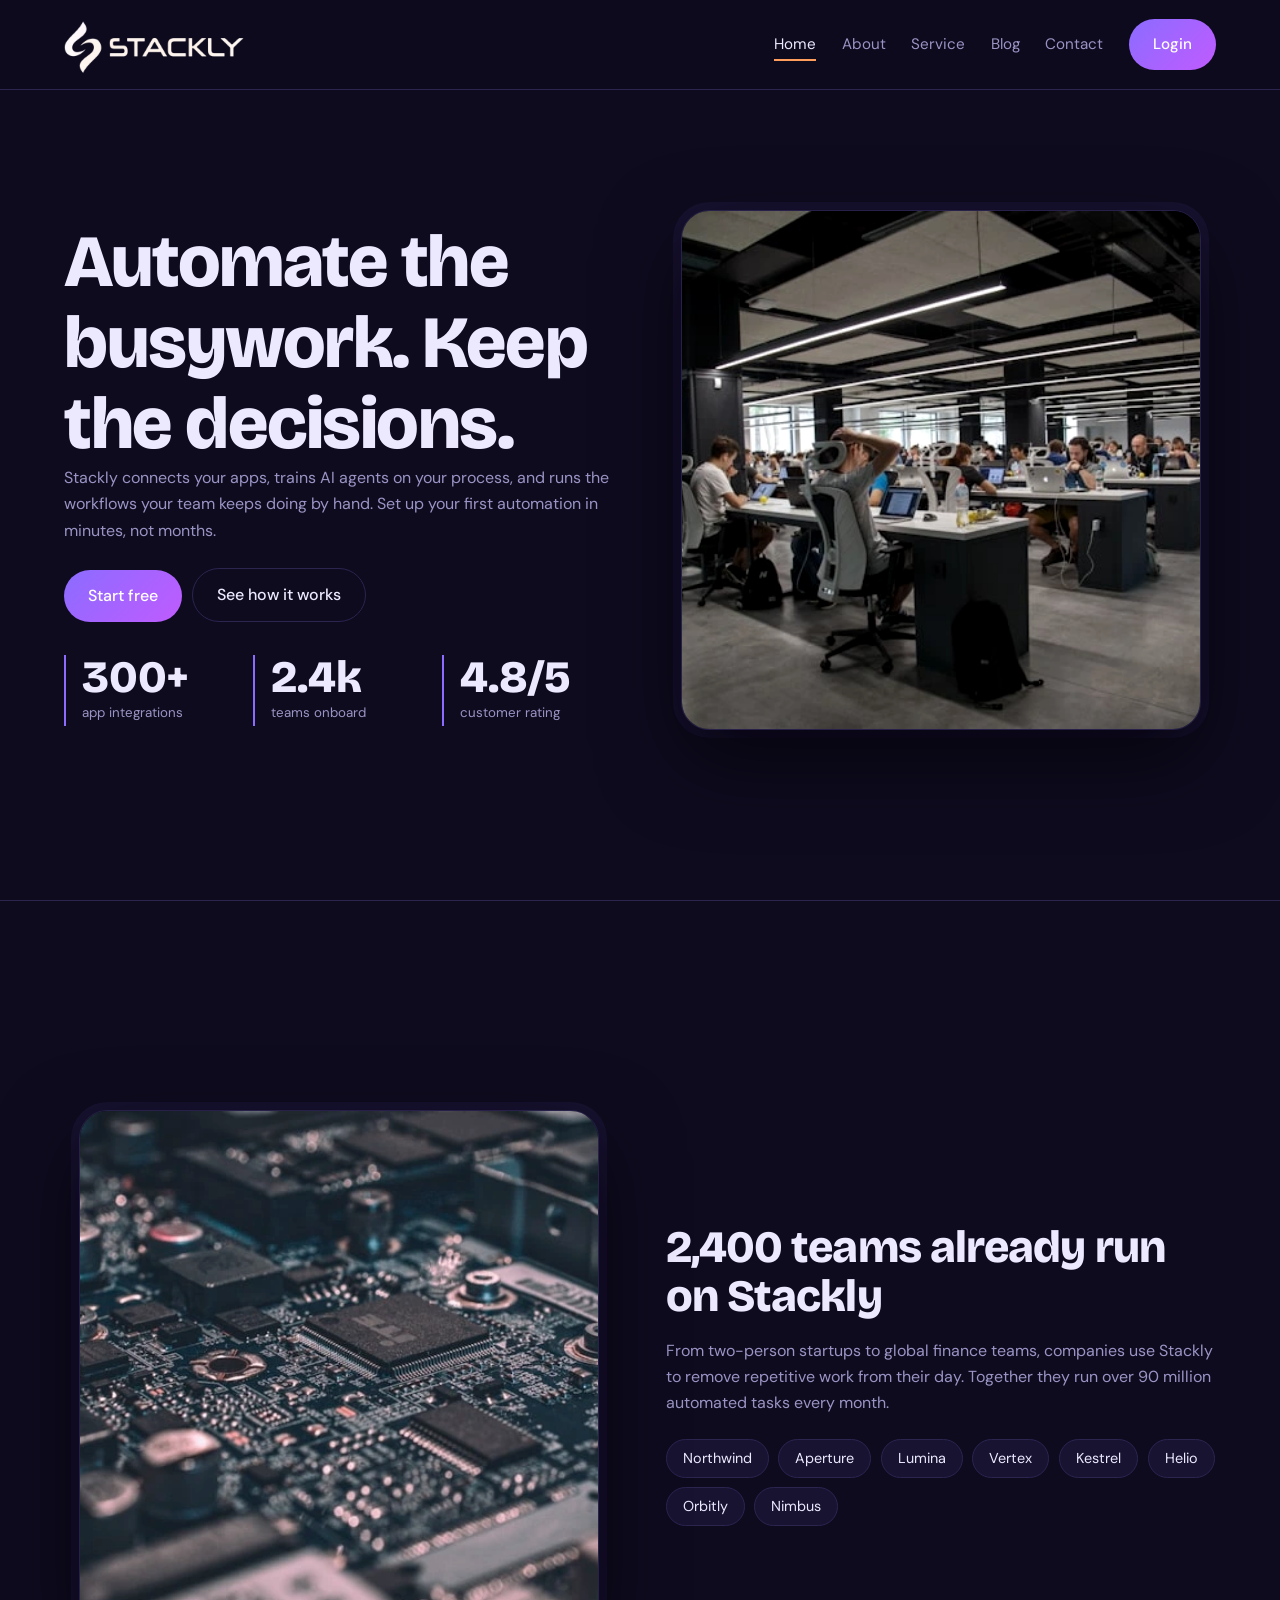
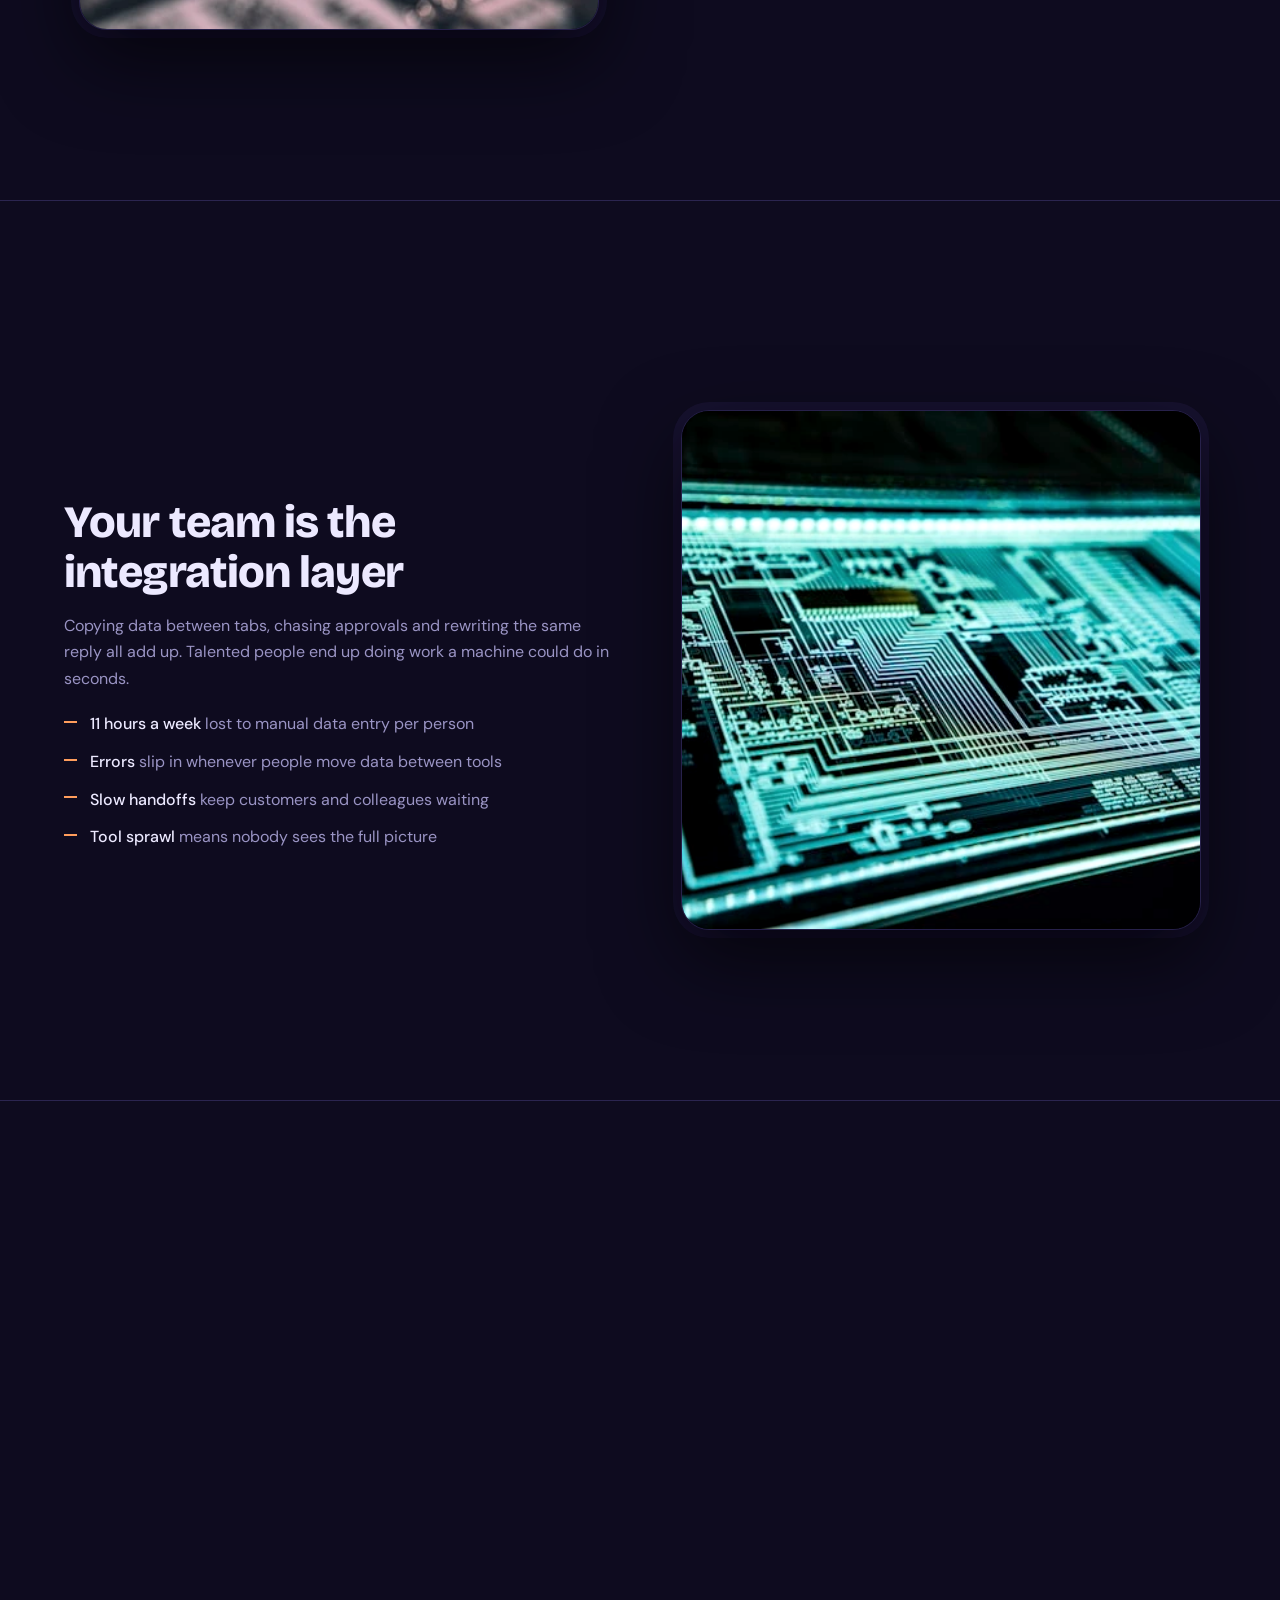
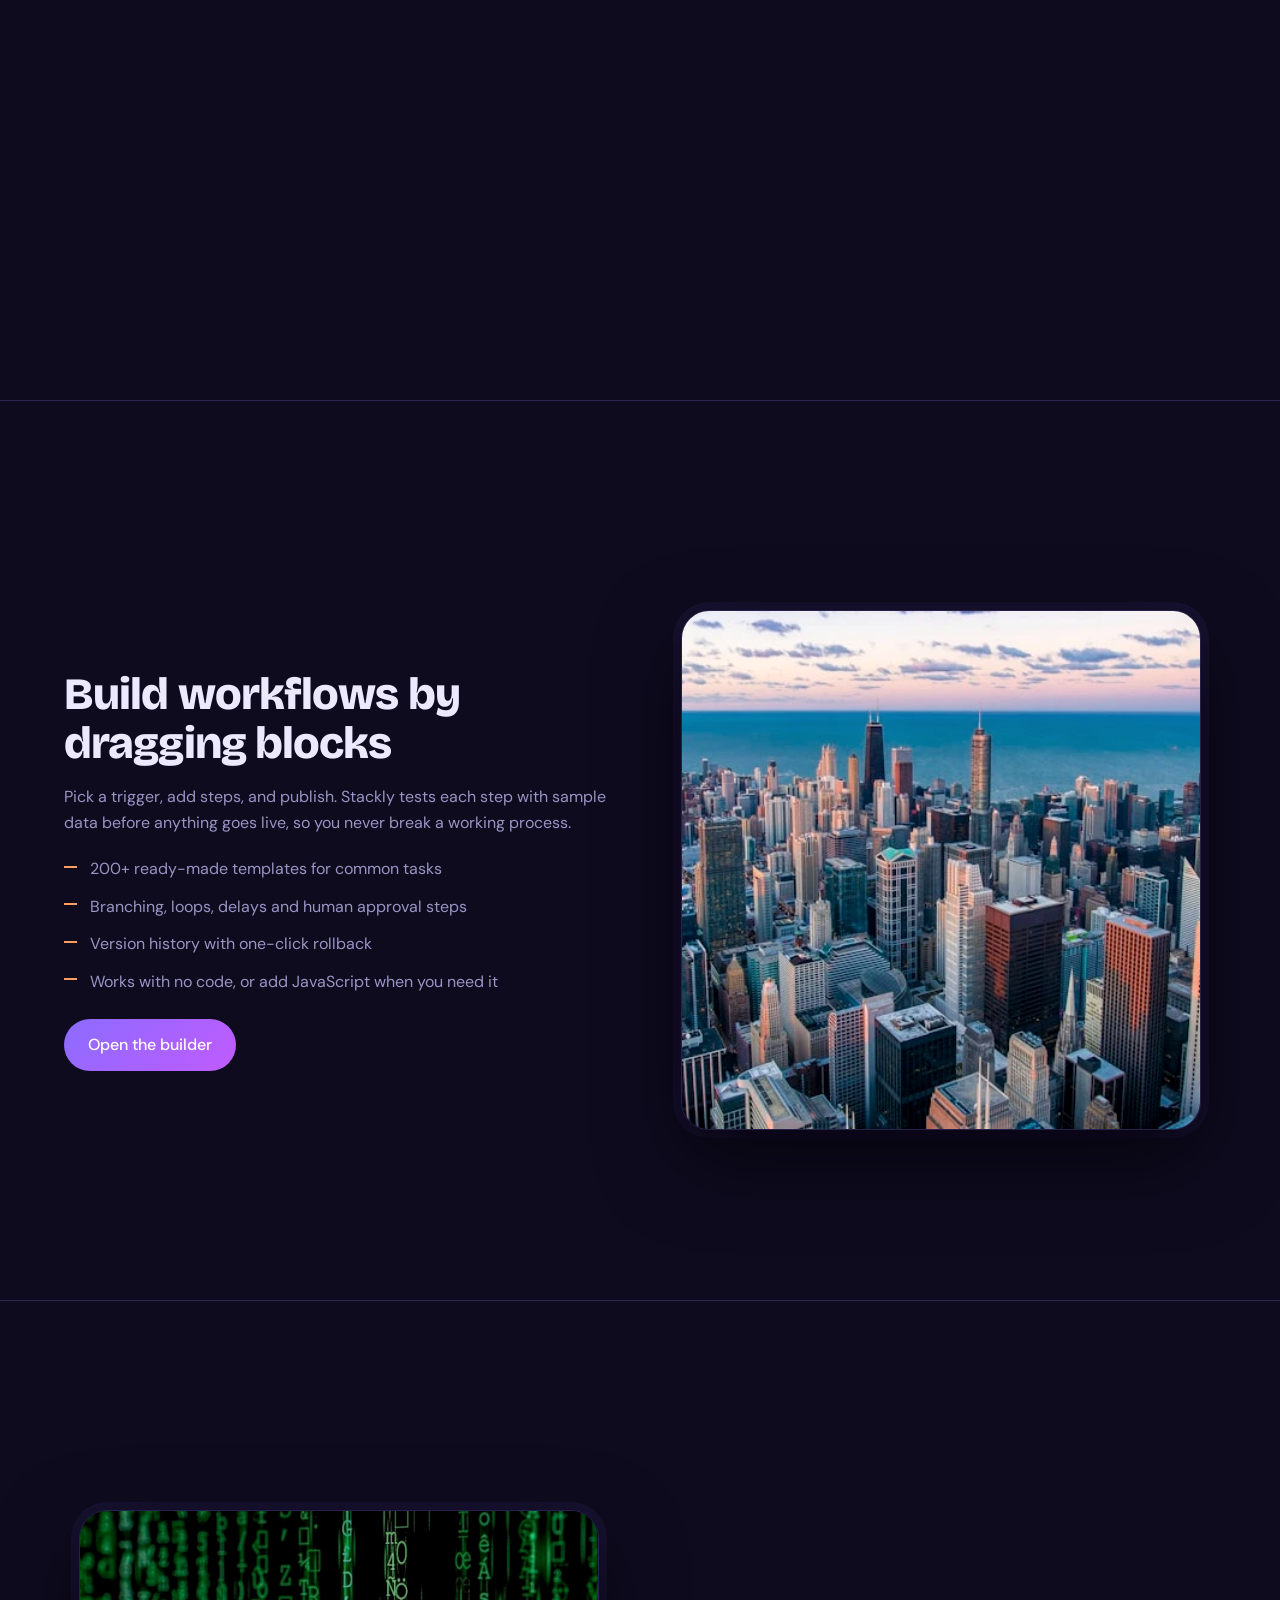
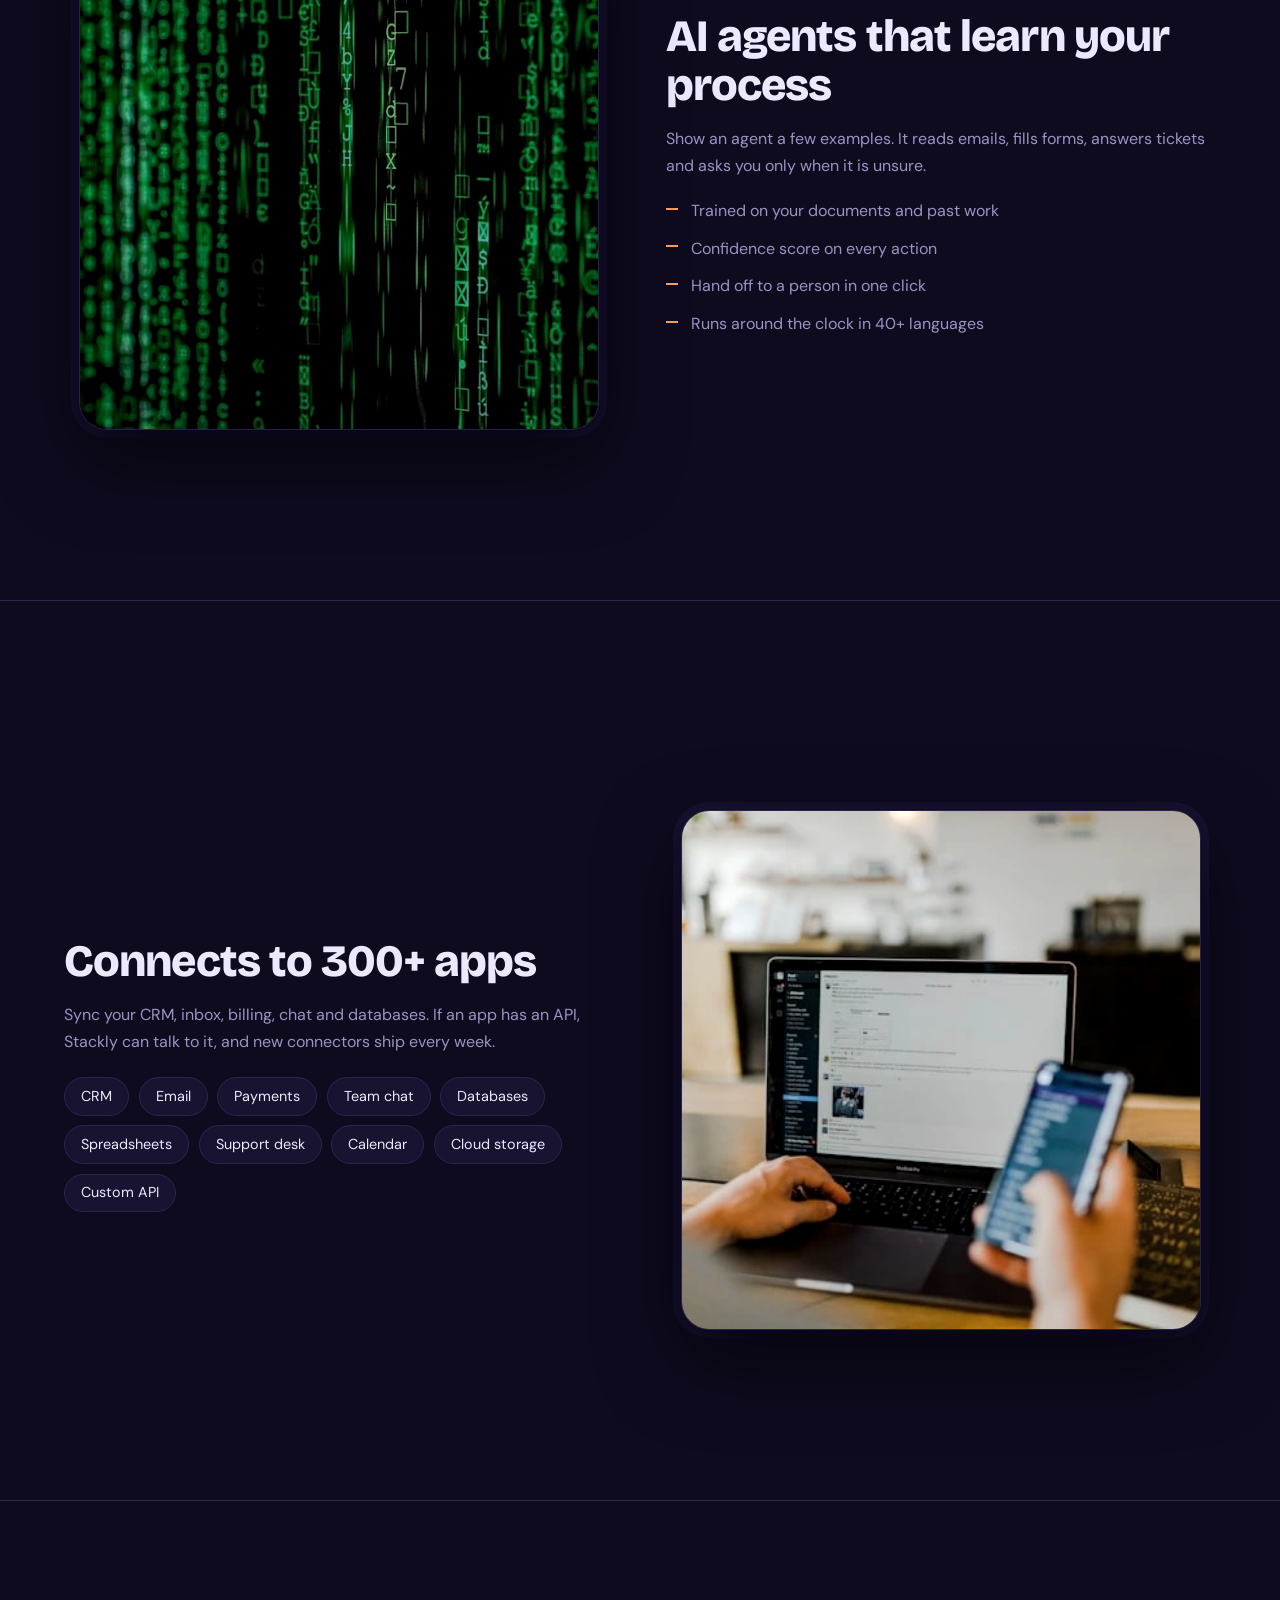
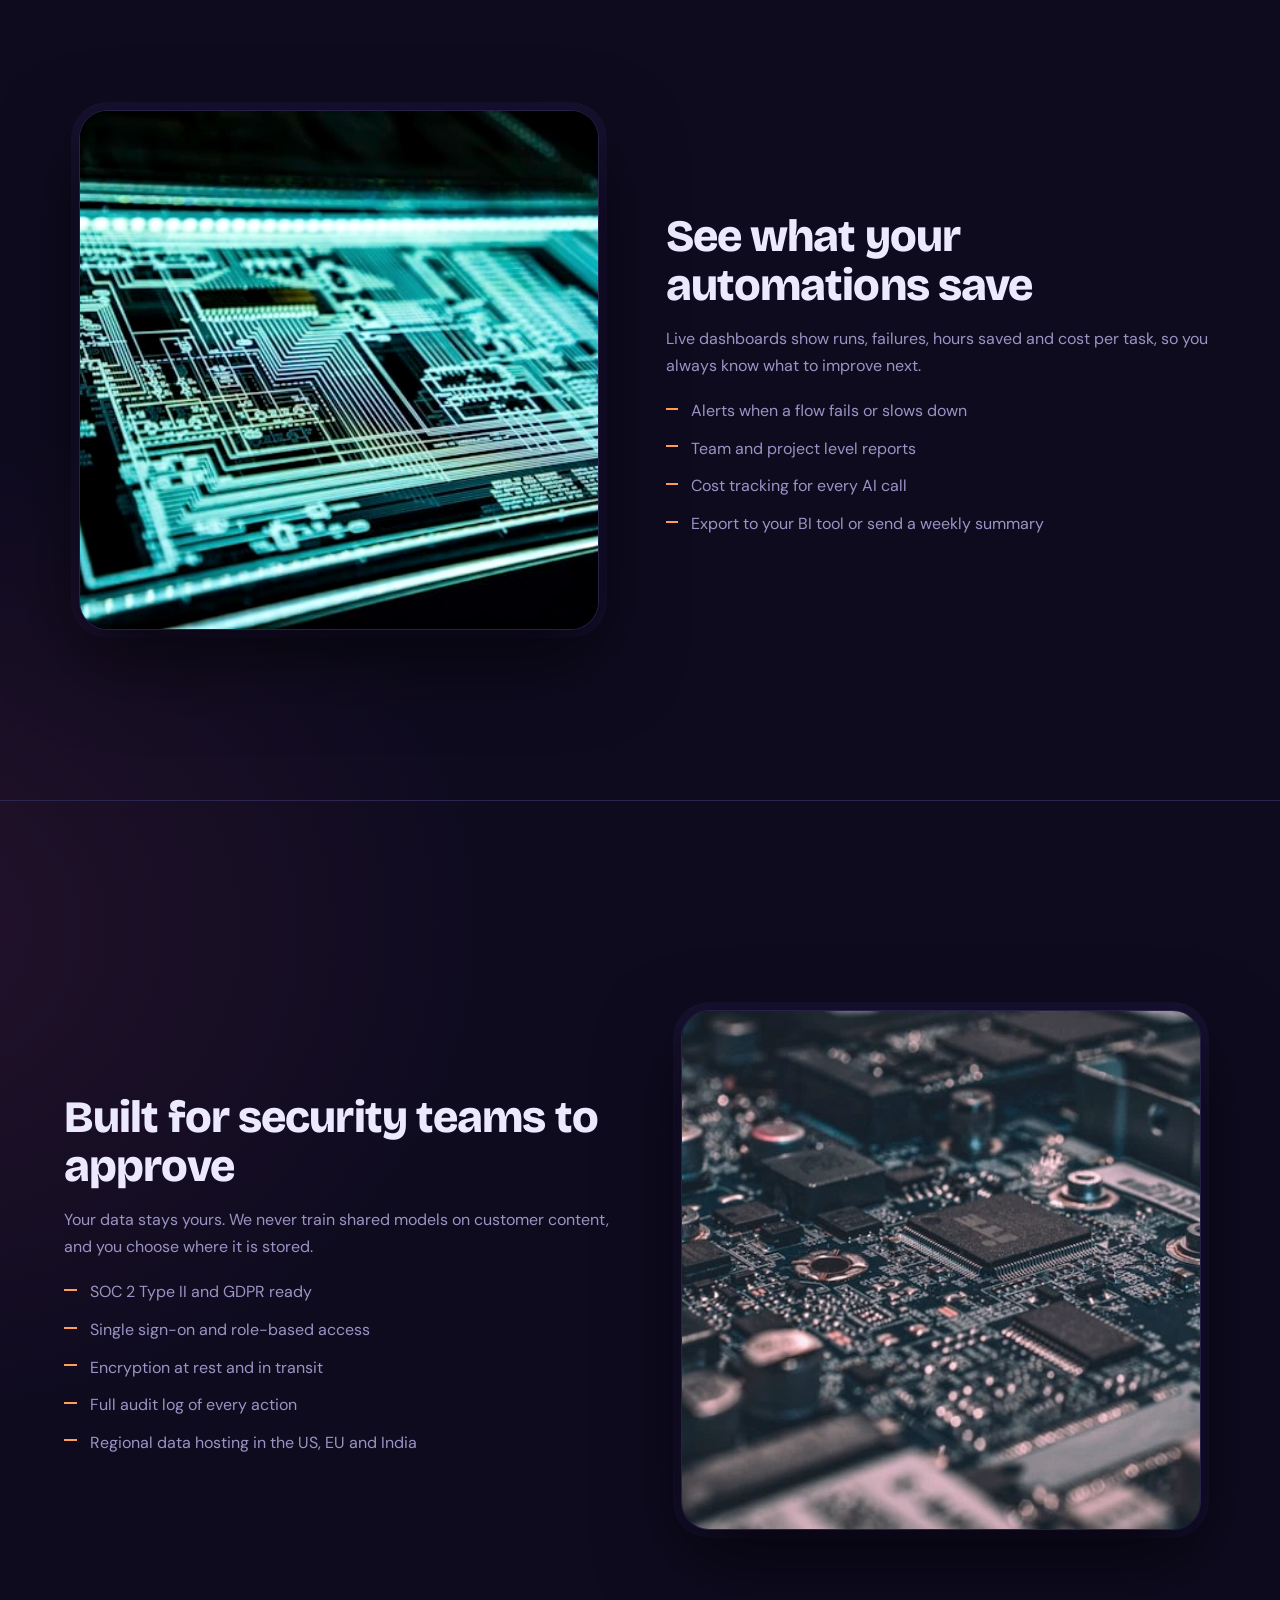
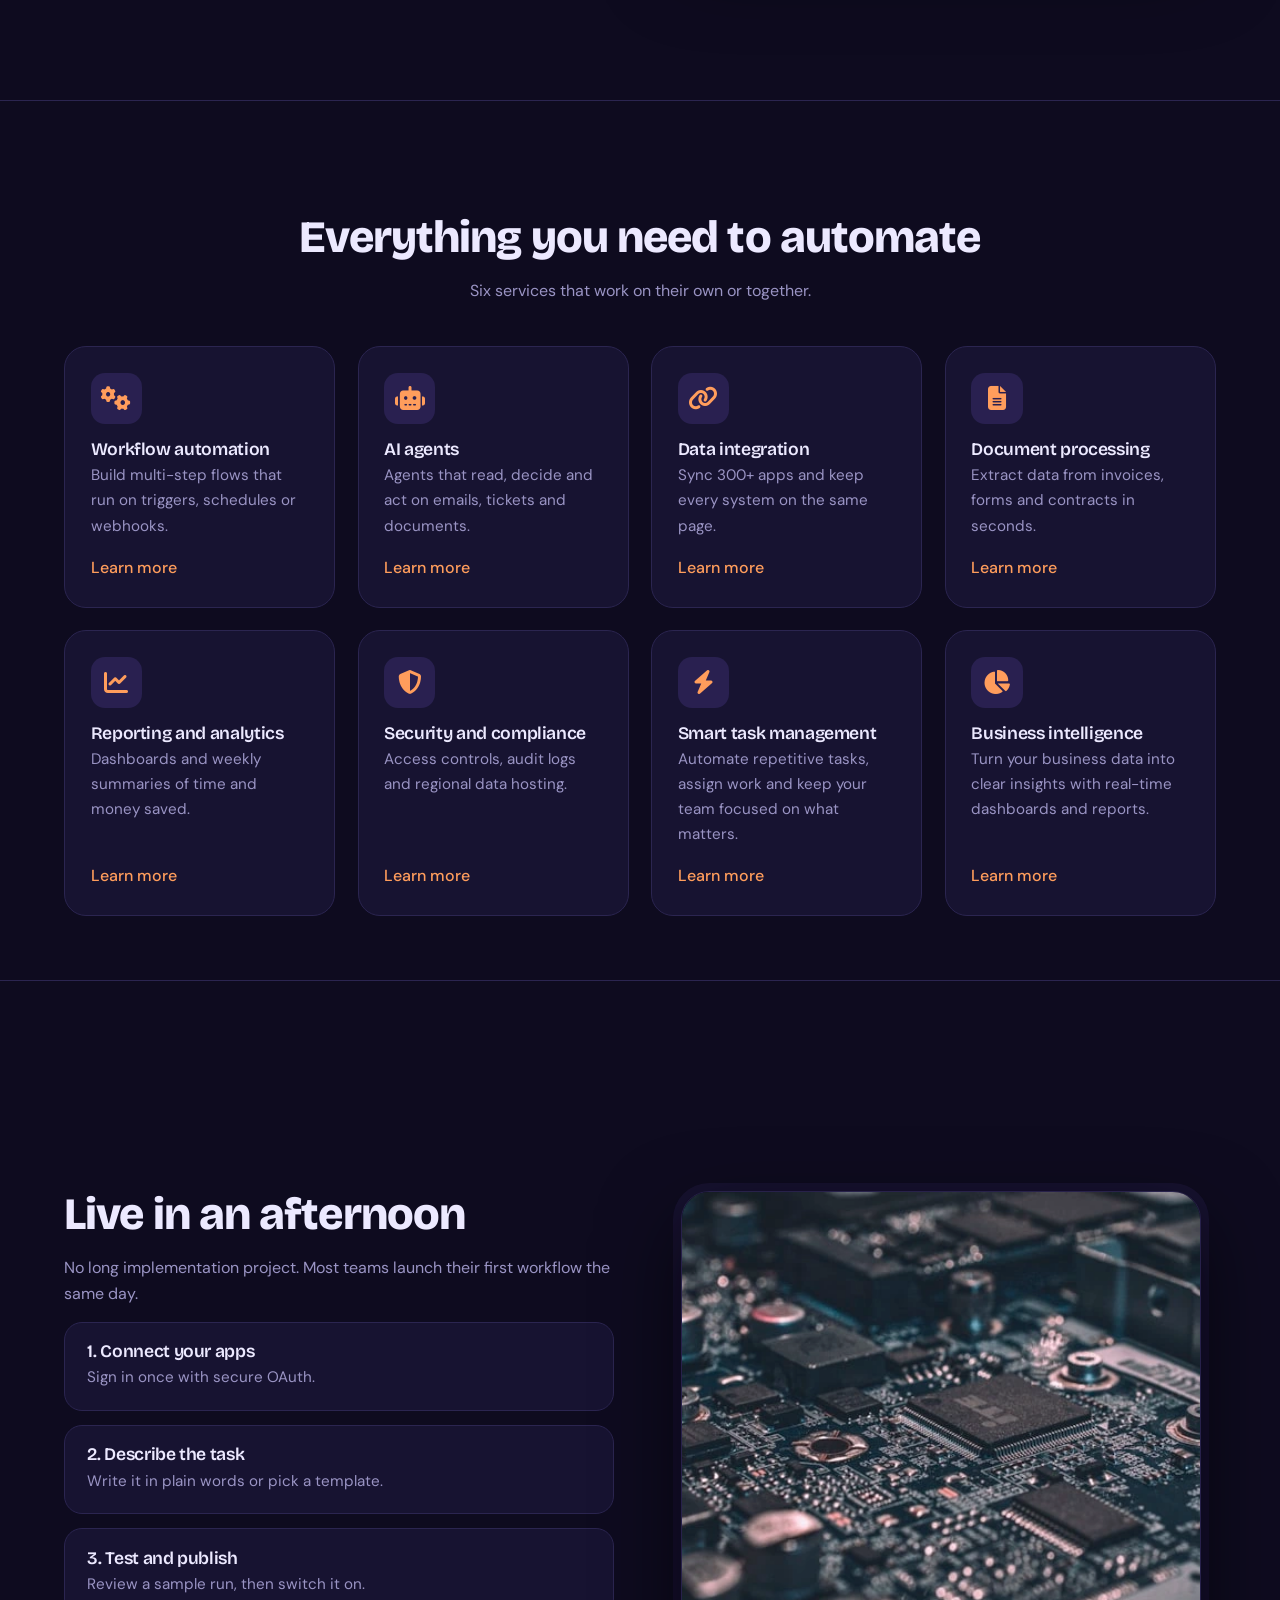
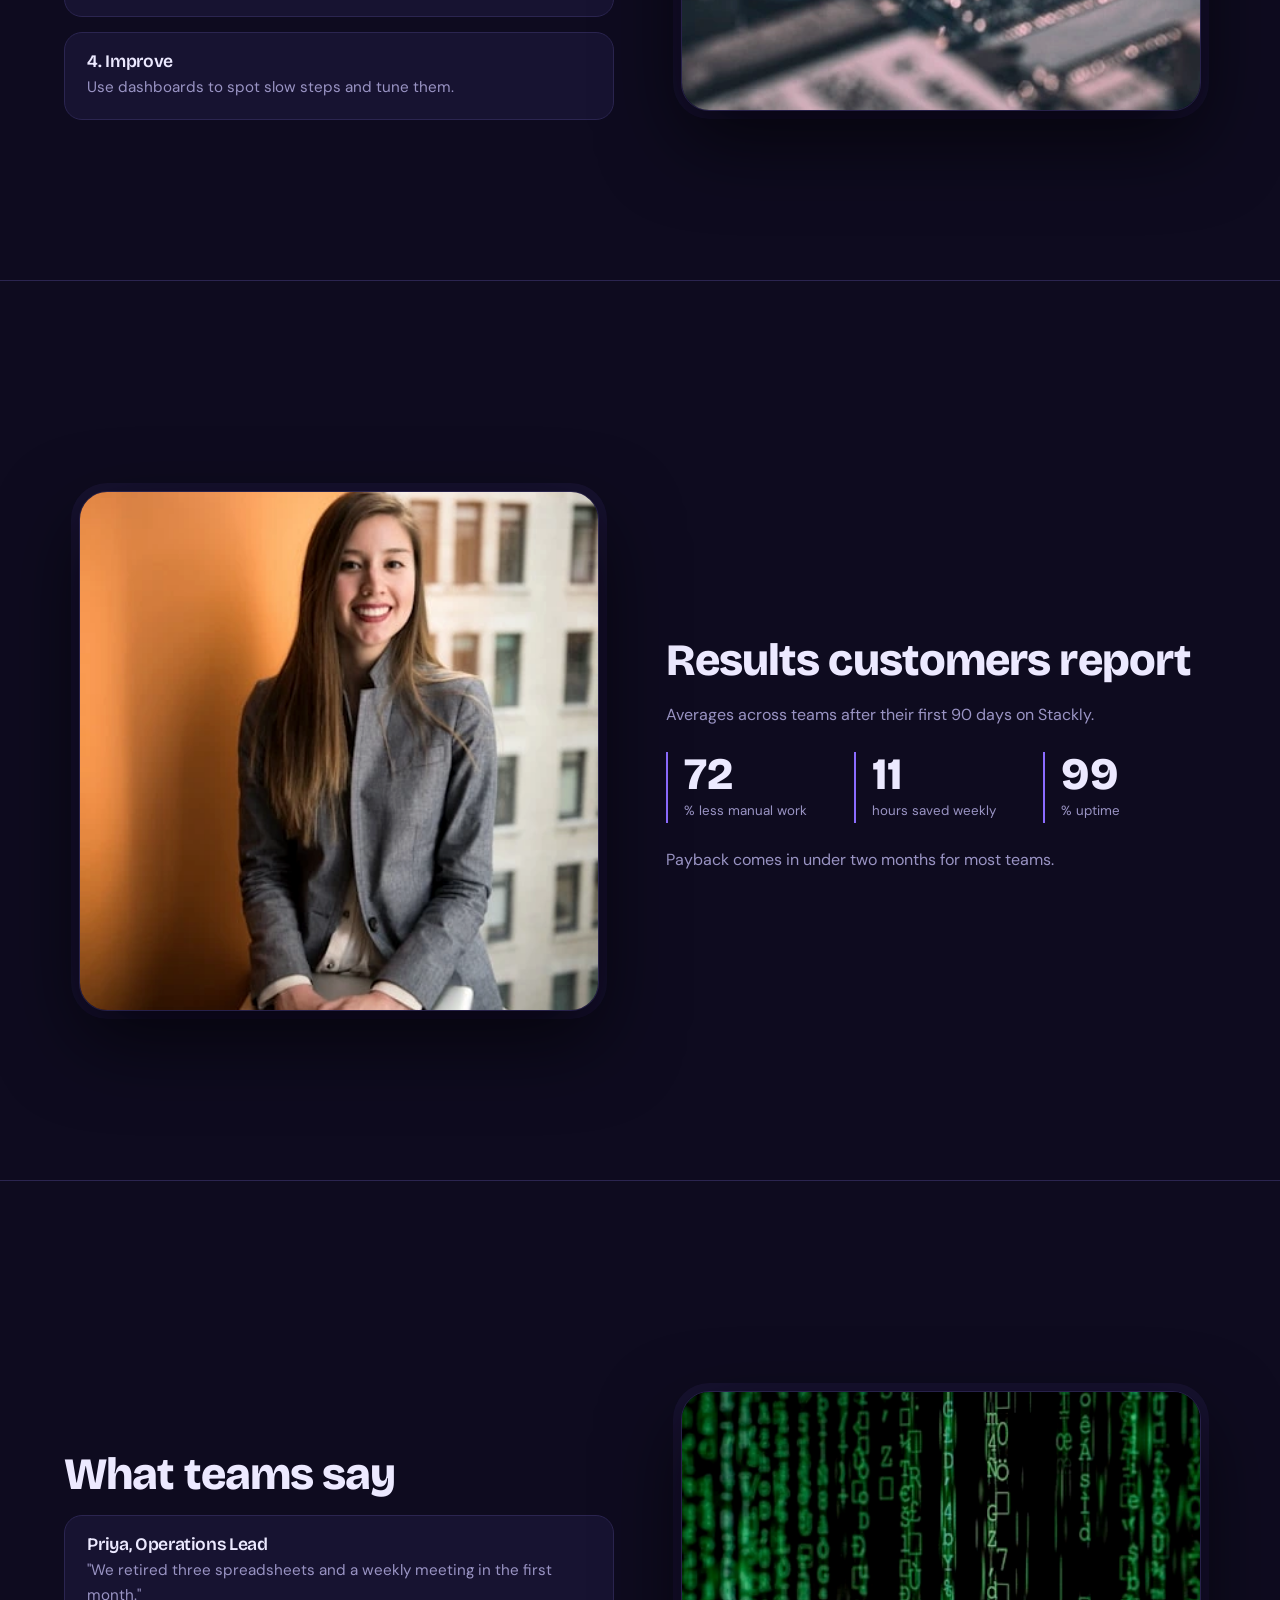
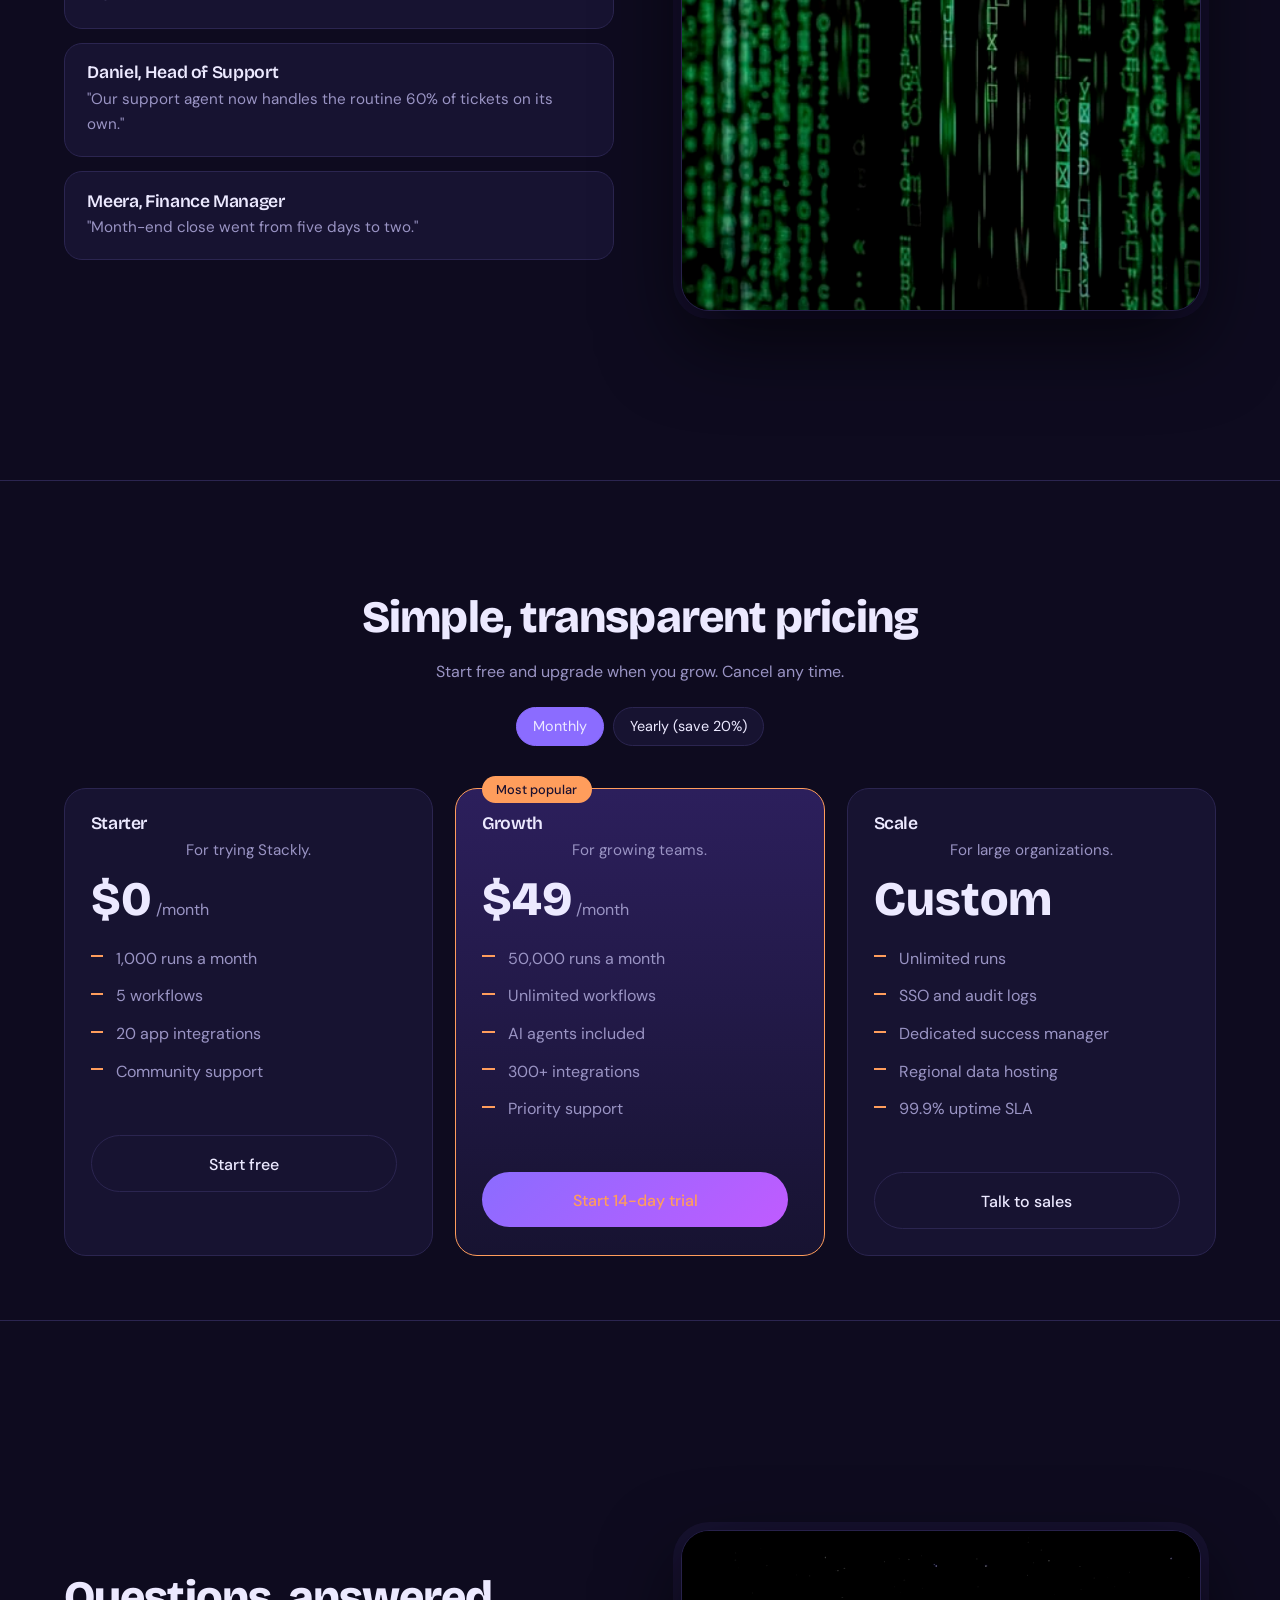
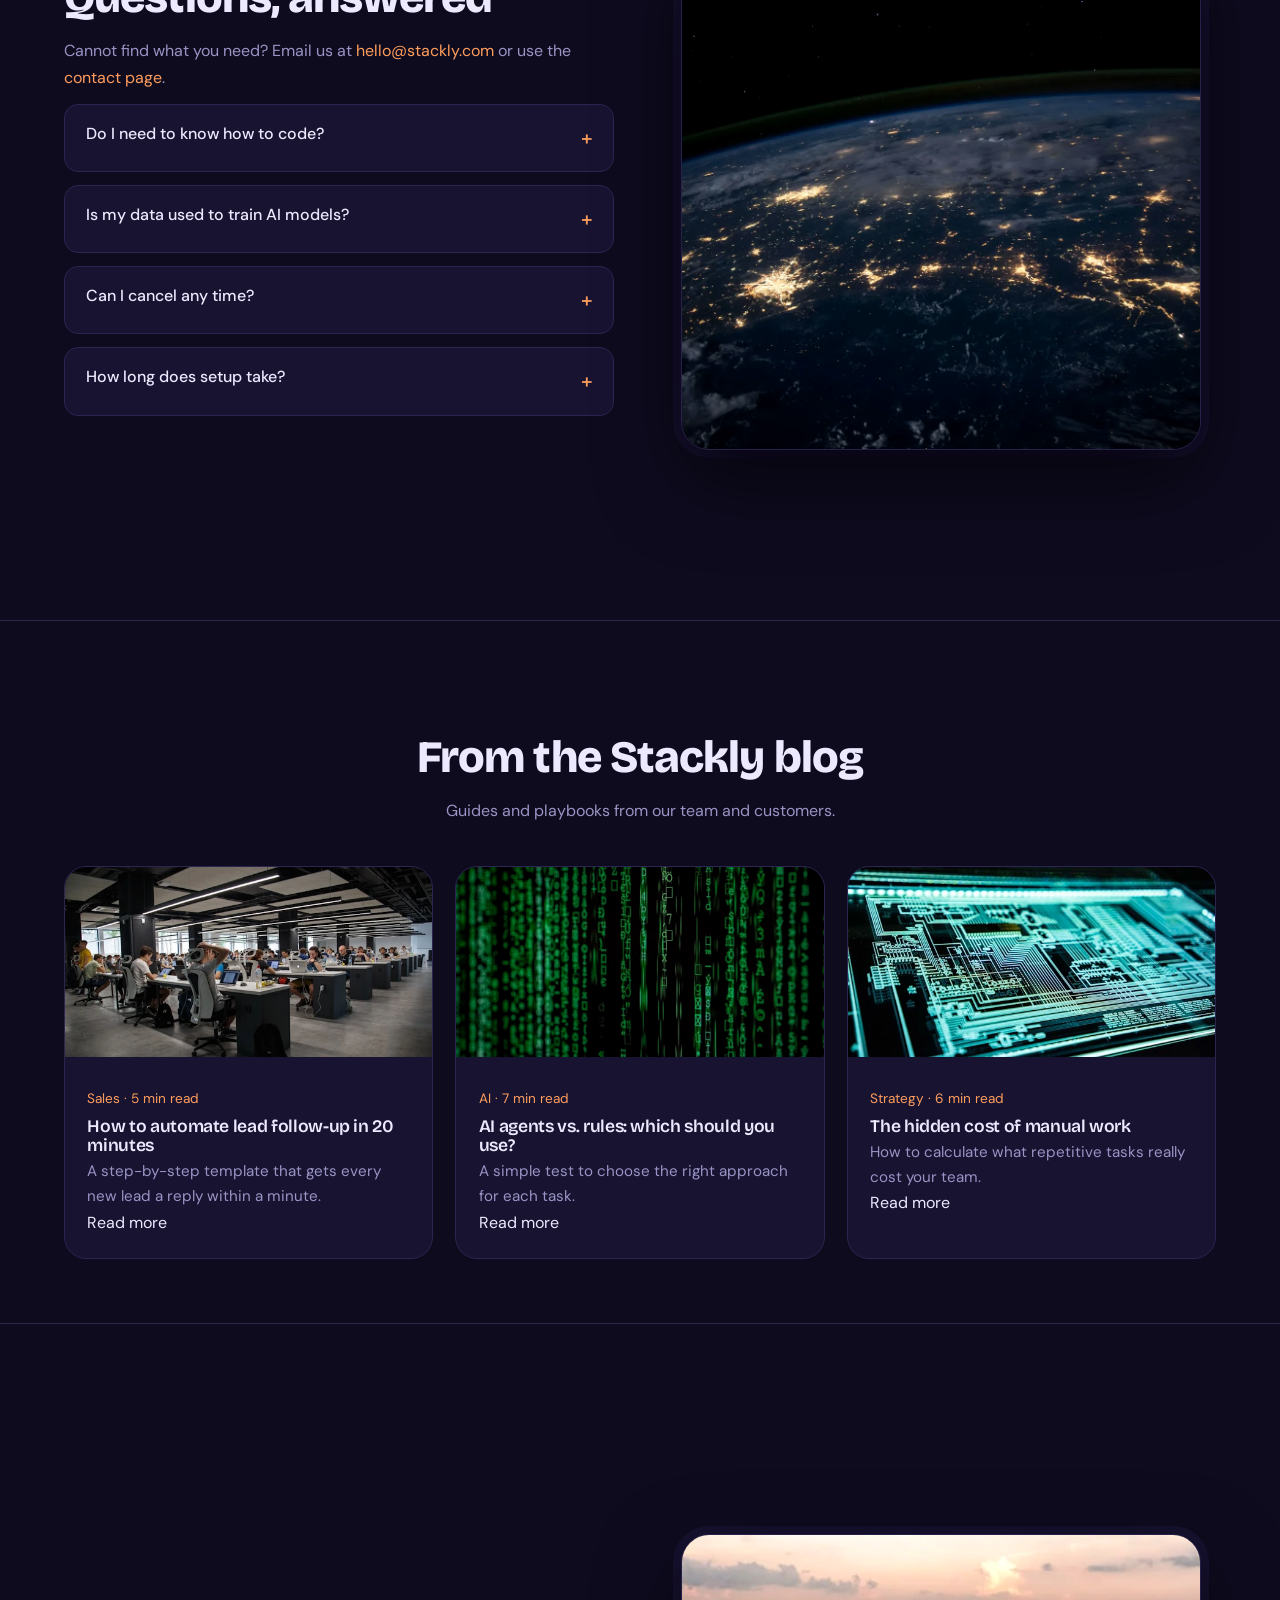
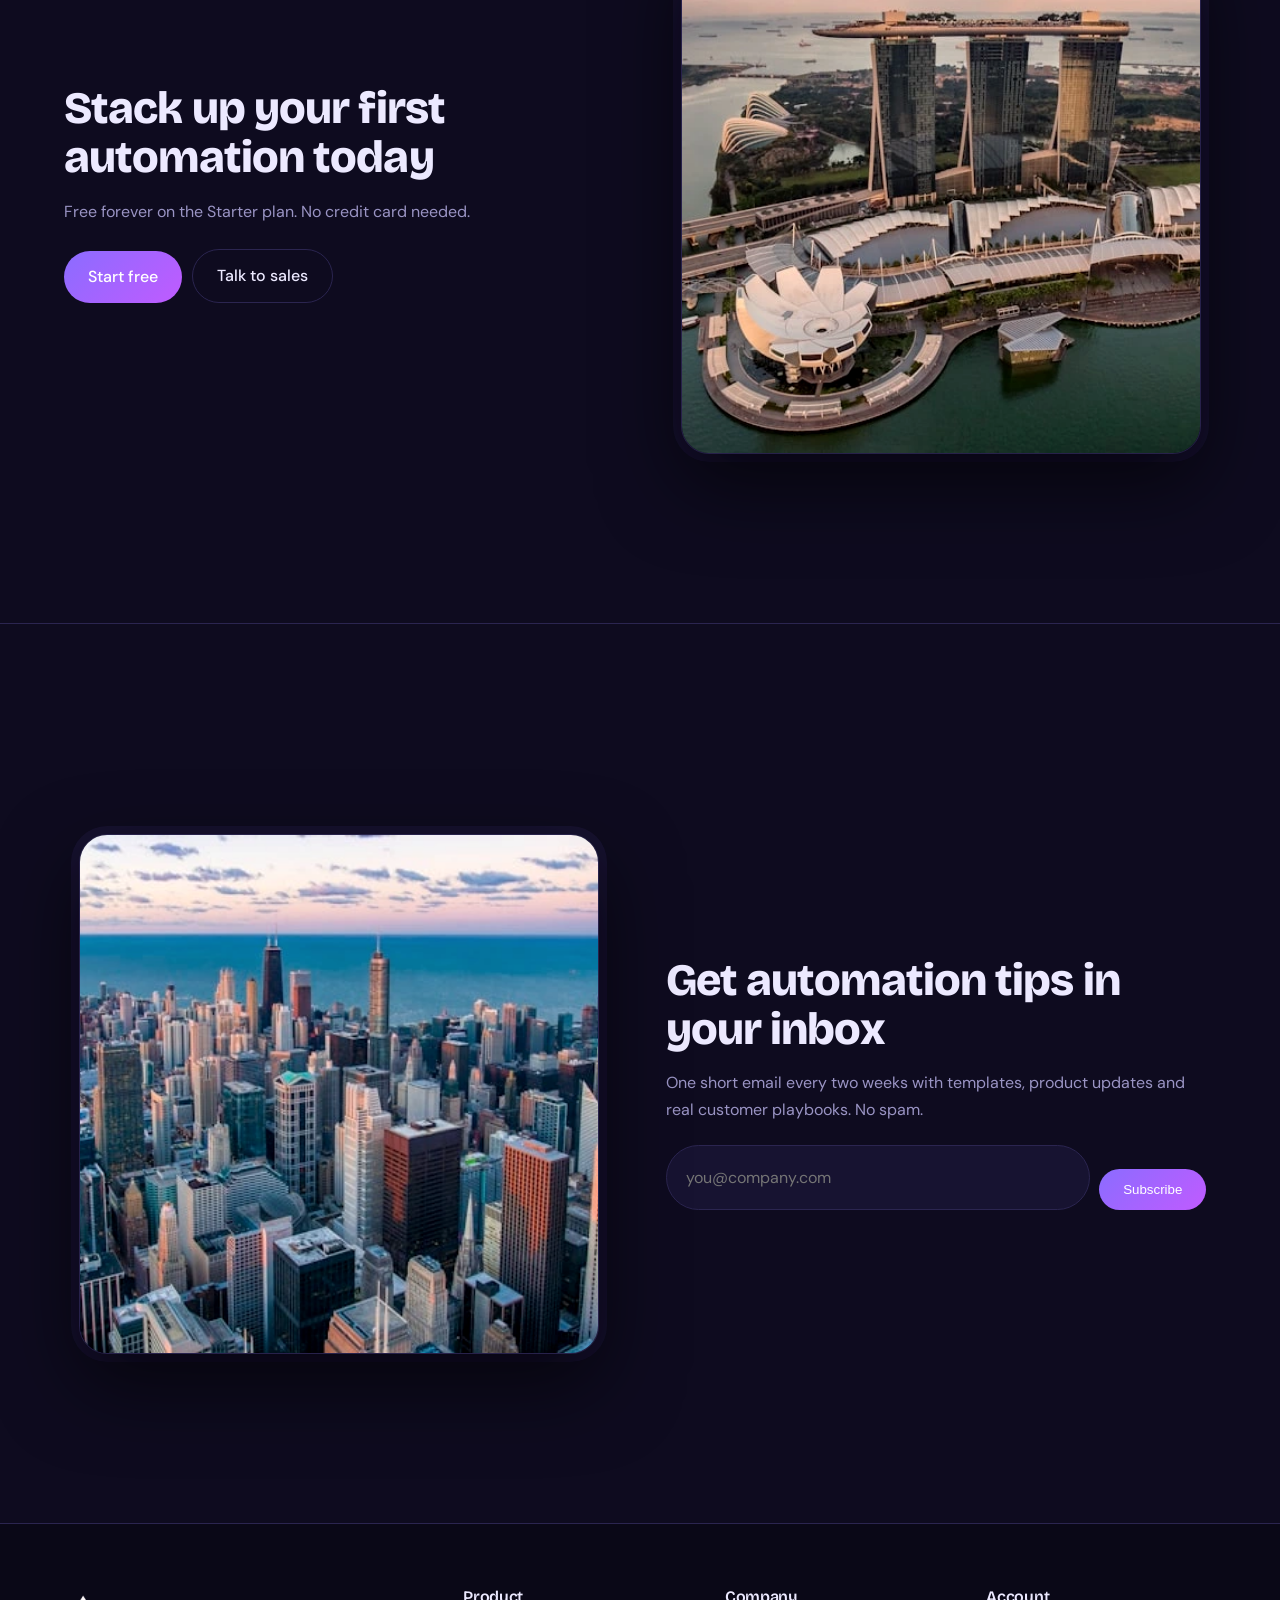
==== commit 2e1d2158: "bugs fixed" ====
--- a/index.html
+++ b/index.html
@@ -193,6 +193,23 @@
                         <p>Access controls, audit logs and regional data hosting.</p><a href="./service.html">Learn
                             more</a>
                     </div>
+                    <div class="gc">
+    <div class="ic" aria-hidden="true">
+        <i class="fa-solid fa-bolt"></i>
+    </div>
+    <h3>Smart task management</h3>
+    <p>Automate repetitive tasks, assign work and keep your team focused on what matters.</p>
+    <a href="./service.html">Learn more</a>
+</div>
+
+<div class="gc">
+    <div class="ic" aria-hidden="true">
+        <i class="fa-solid fa-chart-pie"></i>
+    </div>
+    <h3>Business intelligence</h3>
+    <p>Turn your business data into clear insights with real-time dashboards and reports.</p>
+    <a href="./service.html">Learn more</a>
+</div>
                 </div>
             </div>
         </section>
@@ -373,33 +390,79 @@
                         aria-label="Email address"><button class="btn" type="submit">Subscribe</button></form><small
                     id="nm" aria-live="polite"></small>
             </div>
-            <div class="art"><img src="./image3/image3-compressed.webp" alt="Email newsletter" width="800" height="800" loading="lazy"></div>
+            <div class="art"><img src="./image3/image4-compressed.webp" alt="Email newsletter" width="800" height="800" loading="lazy"></div>
         </section>
     </main>
 
-    <footer>
-        <div class="fg">
-            <div><a class="logo" href="./index.html" style="display:flex;padding:0"><img src="./logo/Untitled design-compressed (1).webp" alt=""></a>
-                <p style="margin-top:.8rem">AI and automation for busy teams. Connect your apps, build workflows and let
-                    agents do the rest.</p>
-            </div>
-            <div>
-                <h3>Product</h3><a href="#platform">Platform</a><a href="#builder">Workflow builder</a><a
-                    href="#agents">AI agents</a><a href="#pricing">Pricing</a>
-            </div>
-            <div>
-                <h3>Company</h3><a href="./about.html">About</a><a href="./service.html">Service</a><a
-                    href="./blog.html">Blog</a><a href="./contact.html">Contact</a>
-            </div>
-            <div>
-                <h3>Resources</h3><a href="#faq">FAQ</a><a href="#integrations">Integrations</a><a href="#how">Getting
-                    started</a><a href="#news">Newsletter</a><a href="./signup.html">Sign up</a>
-            </div>
-        </div>
-        <div class="bt"><span>© <span data-y>2026</span> Stackly. All rights reserved.</span><span>Privacy · Terms ·
-                Cookies</span></div>
-    </footer>
-    <a id="top" href="./index.html" aria-label="Back to top"><i class="fa-solid fa-arrow-up"></i></a>
+     <footer>
+  <div class="fg">
+
+    <div>
+      <a class="logo" href="./index.html" style="display:flex;padding:0">
+        <img src="./logo/Untitled design-compressed (1).webp" alt="Stackly">
+      </a>
+
+      <p style="margin-top:.8rem">
+        AI and automation for busy teams. Connect your apps, build workflows and let agents
+        do the rest.
+      </p>
+
+      <!-- Social Media -->
+      <div class="social-links">
+        <a href="./404.html" aria-label="Facebook" target="_blank">
+          <i class="fa-brands fa-facebook-f"></i>
+        </a>
+
+        <a href="./404.html" aria-label="Instagram" target="_blank">
+          <i class="fa-brands fa-instagram"></i>
+        </a>
+
+        <a href="./404.html" aria-label="LinkedIn" target="_blank">
+          <i class="fa-brands fa-linkedin-in"></i>
+        </a>
+
+        <a href="./404.html" aria-label="YouTube" target="_blank">
+          <i class="fa-brands fa-youtube"></i>
+        </a>
+
+        <a href="./404.html" aria-label="X" target="_blank">
+          <i class="fa-brands fa-x-twitter"></i>
+        </a>
+      </div>
+    </div>
+
+    <div>
+      <h3>Product</h3>
+      <a href="./index.html#platform">Platform</a>
+      <a href="./index.html#builder">Workflow builder</a>
+      <a href="./index.html#agents">AI agents</a>
+      <a href="./index.html#pricing">Pricing</a>
+    </div>
+
+    <div>
+      <h3>Company</h3>
+      <a href="./about.html">About</a>
+      <a href="./service.html">Service</a>
+      <a href="./blog.html">Blog</a>
+      <a href="./contact.html">Contact</a>
+    </div>
+
+    <div>
+      <h3>Account</h3>
+      <a href="./login.html">Log in</a>
+      <a href="./signup.html">Sign up</a>
+      <a href="./index.html#faq">FAQ</a>
+      <a href="./index.html#news">Newsletter</a>
+    </div>
+
+  </div>
+
+  <div class="bt">
+    <span>© <span data-y>2026</span> Stackly. All rights reserved.</span>
+    <span><a href="./404.html">Privacy</a> · <a href="./404.html">Terms</a> · <a href="./404.html">Cookies</a></span>
+  </div>
+</footer>
+  <a id="top" href="./404.html" aria-label="Back to top"><i class="fa-solid fa-arrow-up"></i></a>
 </body>
 
 </html>
--- a/index.css
+++ b/index.css
@@ -834,7 +834,8 @@
       background: var(--bg);
       padding: 1.2rem;
       border-bottom: 1px solid var(--ln);
-      display: none
+      display: none;
+      height: 100vh;
    }
 
    nav.open {
@@ -984,4 +985,34 @@
       opacity: 1 !important;
       transform: none !important
    }
+}
+
+.social-links {
+  display: flex;
+  align-items: center;
+  gap: 12px;
+  margin-top: 1.2rem;
+}
+
+.social-links a {
+  width: 38px;
+  height: 38px;
+  display: flex;
+  align-items: center;
+  justify-content: center;
+  border-radius: 50%;
+  text-decoration: none;
+  color: #fff;
+  background: rgba(255, 255, 255, 0.1);
+  transition: all 0.3s ease;
+}
+
+.social-links a:hover {
+  transform: translateY(-3px);
+  background: #fff;
+  color: #16123f;
+}
+
+.social-links i {
+  font-size: 16px;
 }
